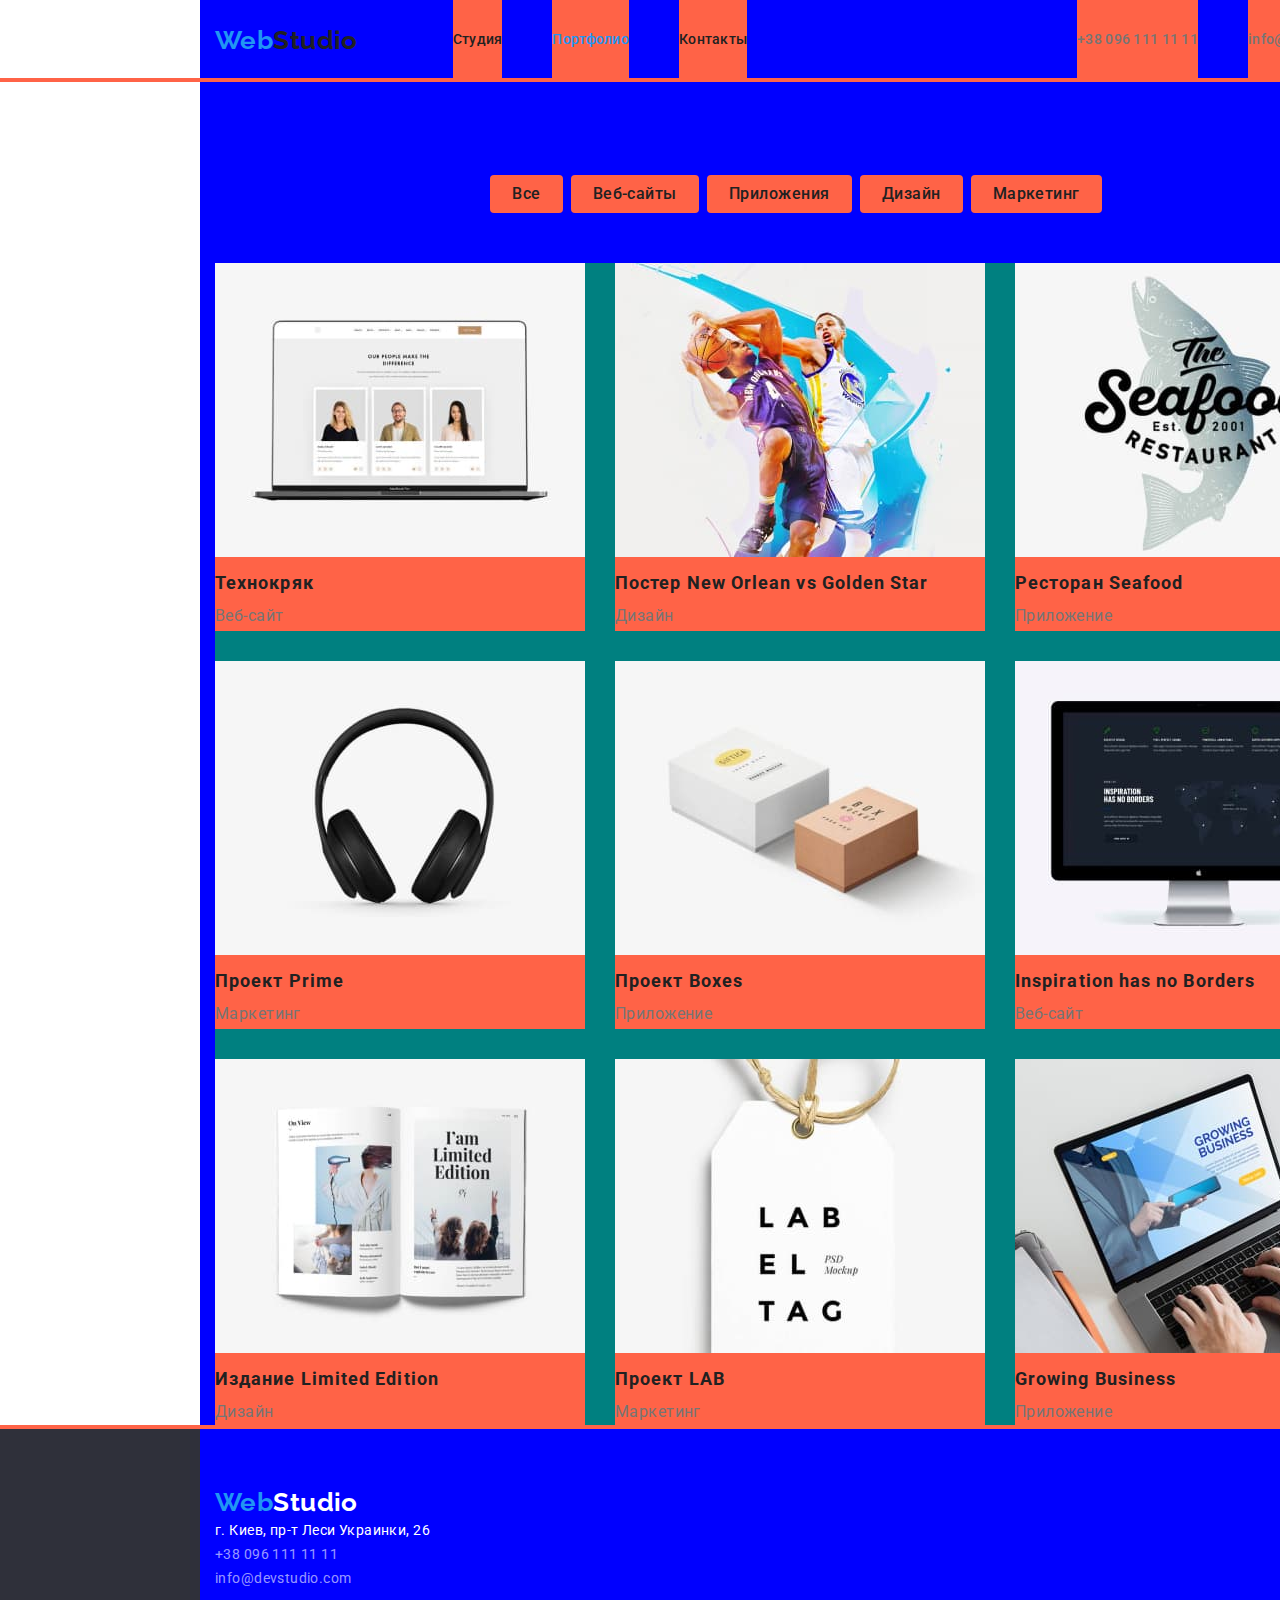
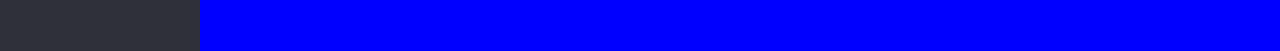
==== portfolio.html @ c4570692 "add flex box on footer" ====
<!DOCTYPE html>
<html lang="ru">
<head>
    <meta charset="UTF-8">
    <meta http-equiv="X-UA-Compatible" content="IE=edge">
    <meta name="viewport" content="width=device-width, initial-scale=1.0">
    <title>Портфолио</title>
    <link
        href="https://fonts.googleapis.com/css2?family=Raleway:wght@700&family=Roboto:ital,wght@0,400;0,500;1,700;1,900&display=swap"
        rel="stylesheet" />
    <link rel="stylesheet" href="https://cdnjs.cloudflare.com/ajax/libs/modern-normalize/0.7.0/modern-normalize.min.css">
    <link rel="stylesheet" href="./css/styles.css" />

<body>
    <!-- Шапка сайта -->
    <header>
    <div class="container">
        <div class="test-container main-nav">
            <nav class="main-nav">
                <a href="./index.html" class="logo">Web<span class="logo-black">Studio</span></a>
                <ul class="site-nav list">
                    <li class="item"><a href="./index.html" class="link">Студия</a></li>
                    <li class="item"><a href="" class="link curred">Портфолио</a></li>
                    <li class="item"><a href="" class="link">Контакты</a></li>
                </ul>
            </nav>
    
            <!-- Контакты -->
            <ul class="site-nav list">
                <li class="item contacts"><a href="tel:+380961111111" class="head-contact-link">+38 096 111 11 11</a></li>
                <li class="item contacts"><a href="mailto:info@devstudio.com"
                        class="head-contact-link">info@devstudio.com</a></li>
            </ul>
        </div>
    </div>
    </header>

    <!-- Уникальный контент -->
    
    <main>
    <div class="container">
        <div class="test-container">
        <section>
            <ul class="site-btn list">
                <li><button type="button" class="button-portfolio">Все</button></li>
                <li><button type="button" class="button-portfolio">Веб-сайты</button></li>
                <li><button type="button" class="button-portfolio">Приложения</button></li>
                <li><button type="button" class="button-portfolio">Дизайн</button></li>
                <li><button type="button" class="button-portfolio">Маркетинг</button></li>
            </ul>
        </div>
            <!-- Контент старницы -->
        <div class="test-container">
            <ul class="cards flex-contaiter">
                <li class="flex-element">
                    <a href="" class="cards-link"><img src="./images/img.jpg" width="370" height="294" alt="">
                    <h2 class="portfolio-name">Технокряк</h2>
                    <p class="portfolio-list">Веб-сайт</p></a>
                </li>
                <li class="flex-element">
                    <a href="" class="cards-link"><img src="./images/img1.jpg" width="370" height="294" alt="">
                    <h2 class="portfolio-name">Постер New Orlean vs Golden Star</h2>
                    <p class="portfolio-list">Дизайн</p></a>
                </li>
                <li class="flex-element">
                    <a href="" class="cards-link"><img src="./images/img2.jpg" width="370" height="294" alt="">
                    <h2 class="portfolio-name">Ресторан Seafood</h2>
                    <p class="portfolio-list">Приложение</p></a>
                </li>
                <li class="flex-element">
                    <a href="" class="cards-link"><img src="./images/img3.jpg" width="370" height="294" alt="">
                    <h2 class="portfolio-name">Проект Prime</h2>
                    <p class="portfolio-list">Маркетинг</p></a>
                </li>
                <li class="flex-element">
                    <a href="" class="cards-link"><img src="./images/img4.jpg" width="370" height="294" alt="">
                    <h2 class="portfolio-name">Проект Boxes</h2>
                    <p class="portfolio-list">Приложение</p></a>
                </li>
                <li class="flex-element">
                    <a href="" class="cards-link"><img src="./images/img5.jpg" width="370" height="294" alt="">
                    <h2 class="portfolio-name">Inspiration has no Borders</h2>
                    <p class="portfolio-list">Веб-сайт</p></a>
                </li>
                <li class="flex-element">
                    <a href="" class="cards-link"><img src="./images/img6.jpg" width="370" height="294" alt="">
                    <h2 class="portfolio-name">Издание Limited Edition</h2>
                    <p class="portfolio-list">Дизайн</p></a>
                </li>
                <li class="flex-element">
                    <a href="" class="cards-link"><img src="./images/img7.jpg" width="370" height="294" alt="">
                    <h2 class="portfolio-name">Проект LAB</h2>
                    <p class="portfolio-list">Маркетинг</p></a>
                </li>
                <li class="flex-element">
                    <a href="" class="cards-link"><img src="./images/img8.jpg" width="370" height="294" alt="">
                    <h2 class="portfolio-name"> Growing Business</h2>
                    <p class="portfolio-list">Приложение</p></a>
                </li>
            </ul>
        </div>
        </section>
    </div>
    </main>

    <!-- Подвал -->
    <footer class="footer-container">
        <div class="adrs-container">
        <a href="./index.html" class="logo ftr-item">Web<span class="logo-white">Studio</span></a>
    
        <address class="ftr-item">
            <ul class="list">
                <li><a href="https://goo.gl/maps/Q5THsui5SATpn1R8A" class="footer-link"> г. Киев, пр-т Леси Украинки, 26</a>
                </li>
                <li><a href="tel:+380961111111" class="footer-link-grey">+38 096 111 11 11</a></li>
                <li><a href="mailto:info@devstudio.com" class="footer-link-grey">info@devstudio.com</a></li>
            </ul>
        </address>
        </div>
    </footer>
</body>
</html>
---- css/styles.css ----
/* основной цвет #212121 */
/* вторичный цвет #757575 */
/* акцент #2196F3 */
/* основной цвет фона #fffff */
html {
  box-sizing: border-box;
}

*,
*::before,
*::after {
  box-sizing: inherit;
}

:root {
  --primary-text-color: #212121;
  --title-text-color: #757575;
  --accent-color: #2196f3;
  --primary-white-color: #ffffff;
}

body {
  background-color: var(--primary-white-color)
  color: var(--primary-text-color);
  font-family: Roboto, sans-serif; 
  letter-spacing: 0.03em;
  font-size: 14px;
  line-height: 1.71;
}

h1,
h2,
h3,
h4,
h5,
h6,
p,
ul {
  margin-top: 0px;
  margin-bottom: 0px;
}

.container {
  margin-left: auto;
  margin-right: auto;
  width: 1600px;
  padding-left: 20px;
  padding-right: 20px;
  outline: 2px solid tomato
}

/* Logo */
.logo {
  color: var(--accent-color);

  font-family: 'Raleway', sans-serif;
  font-weight: 700;
  font-size: 26px;
  line-height: 1.19;
  text-decoration: none;
}

.logo-black {
  color: var(--primary-text-color);
}

.logo-white {
  color: var(--primary-white-color);
}

.list, .feature-list, .cards {
  padding: 0;
  margin: 0;
  list-style: none;
}

/* навигация сайта */

button {
  font-family: inherit;
  border: 1px solid transparent;
}

/* Main nav */
.main-nav {
  display: flex;
  align-items: center;
  justify-content: space-between;
}

.site-nav {
  display: flex;
  margin-left: 95px;
}


.site-nav .item {
  background-color:tomato
}

/* .site-nav .item:not(:last-child) {
  margin-right: 50px;
} - более современный */

.site-nav .item + .item {
  margin-left: 50px;
}

.site-nav .link {
  display: block;
  padding-top: 32px;
  padding-bottom: 32px;

  color: var(--primary-text-color);
  
  cursor: pointer;
  font-weight: 500;
  font-size: 14px;
  line-height: 1.14;
  letter-spacing: 0.02em;
  text-decoration: none;
}

.site-nav .link:hover,
.site-nav .link:focus {
  color: var(--accent-color);
}

.site-nav .link.curred {
  color: var(--accent-color)
}

/* hero */

.hero {
  background-color: #2F303A;
  text-align: center;
}

.hero-title {
  margin-top: 0;
  margin-bottom: 30px;
  color: var(--primary-white-color);
  font-weight: 900;
  font-size: 44px;
  line-height: 1.36;
  letter-spacing: 0.06em;
}

.section {
}

.section.no-padding {
 padding-top: 0;
 padding-bottom: 0;
}

.section-title {
  margin: 0;
  color: var(--primary-text-color);
  font-weight: 700;
  font-size: 36px;
  line-height: 1.71;
  text-align: center;
}

.feature-title {
  color: var(--primary-text-color);
  margin: 0;
  font-size: 14px;
  line-height: 1.14;
  text-transform: uppercase;
}

/* Team */

.section-team {
  background-color: #F5F4FA;
}

.name {
  color: var(--primary-text-color);
  font-weight: 500;
  font-size: 16px;
  line-height: 1.19;
}

.proffesion {
  color: var(--title-text-color);
  font-size: 16px;
  line-height: 1.19;
}

/* Features */

.features-list .title {
  color: var(--title-text-color);
  font-size: 14px;
  line-height: 1.14;
}

.text {
  color: var(--title-text-color);
  font-size: 14px;
  line-height: 1.71;
}

.feature-list {
  color: var(--title-text-color);
  margin-top: 94px;
  font-size: 14px;
  line-height: 1.71;
  padding: 0;
}

.feature-list p {
  padding-top: 10px;
  padding-bottom: 0px;
}

.centered {
  text-align: center;
}

/* button */

.button.primary {
  color: var(--primary-white-color);
  background-color: var(--accent-color);
  font-style: normal;
  font-weight: 700;
  font-size: 16px;
  line-height: 1.88;
  letter-spacing: 0.06em;
  border: 10px;
  border-radius: 4px;
  padding: 10px 32px;
  min-width: 200px;
}

.button-portfolio {
  color: var(--primary-text-color);
  background-color: #F5F4FA;
  cursor: pointer;
  font-weight: 500;
  font-size: 16px;
  line-height: 1.62;
  letter-spacing: 0.03em;
  border: 10px;
  border-radius: 4px;
  padding: 6px 22px;
}

.button-portfolio:hover,
.button-portfolio:focus {
  color: var(--primary-white-color);
  background-color: var(--accent-color);
  filter: drop-shadow(0px 4px 4px rgba(0, 0, 0, 0.25));
}


.site-btn {
  justify-content: center;
  display: block;
  display: flex;
}

.site-btn .button-portfolio {
  display: block;
  background-color: tomato;
  margin-top: 95px;
  margin-right: 8px;
  margin-bottom: 50px;
}

/* .site-btn .button-portfolio + .button-portfolio {
  margin-left: 30px;
} */

/* .button-portfolio:last-child {
  margin-right: 0px;
} */


/* portfolio */

.cards-link {
  text-decoration: none;
  list-style: none;
}

.portfolio-name {
  color: var(--primary-text-color);

  font-size: 18px;
  line-height: 2;
  letter-spacing: 0.06em;
}

.portfolio-list {
  color: var(--title-text-color);

  font-size: 16px;
  line-height: 1.88;
}

footer {
  background-color: #2F303A;
}

.footer-link {
  color: #ffffff;
  font-style: normal;
  text-decoration: none;
}

.footer-link:focus,
.footer-link:hover {
  color: var(--accent-color);
}

.footer-link-grey {
  color:rgba(255, 255, 255, 0.6);
  
  font-style: normal;
  letter-spacing: 0.03em;
  font-size: 14px;
  line-height: 1.71;
  text-decoration: none;
}

.footer-link-grey:focus, 
.footer-link-grey:hover {
  color: var(--accent-color);
}

.ftr-item {
}

.head-contact-link:hover,
.head-contact-link:focus {
  color: var(--accent-color);
}

.head-contact-link {
  display: block;
  padding-top: 32px;
  padding-bottom: 32px;

  color:var(--title-text-color);

  text-decoration: none;
  font-weight: 500;
  font-size: 14px;
  line-height: 1.14;
  letter-spacing: 0.02em;
}

.test-container {
  background-color: blue;
  width: 1200px;
  padding-left: 15px;
  padding-right: 15px;
  margin-left: auto;
  margin-right: auto;
}

.adrs-container {
  background-color: blue;
  width: 1200px;
  padding: 60px 15px;
  margin-left: auto;
  margin-right: auto;
}

.footer-container {
  margin-left: auto;
  margin-right: auto;
  width: 1600px;
  padding-left: 20px;
  padding-right: 20px;
  outline: 2px solid tomato
}

.flex-contaiter {
  background-color: teal;
  display: flex;
  flex-wrap: wrap;
}

.flex-element {
  width: calc((100% - 60px) / 3);
  margin-right: 30px;
  margin-bottom: 30px;
  background-color: tomato;
}

.flex-element:nth-child(3n) {
  margin-right: 0;
}

.flex-element:nth-last-child(-n + 3) {
  margin-bottom: 0;

/* .flex-element {
  background-color:tomato;
  width: 370px;
  margin-right: 30px;
  margin-bottom: 30px;
}

.flex-element:nth-child(3n) {
  margin-right: 0;
}

.flex-element:nth-last-child(-n + 3) {
  margin-bottom: 0;
} - ЗНАЧЕНИЕ В ПИКСЕЛЯХ  */
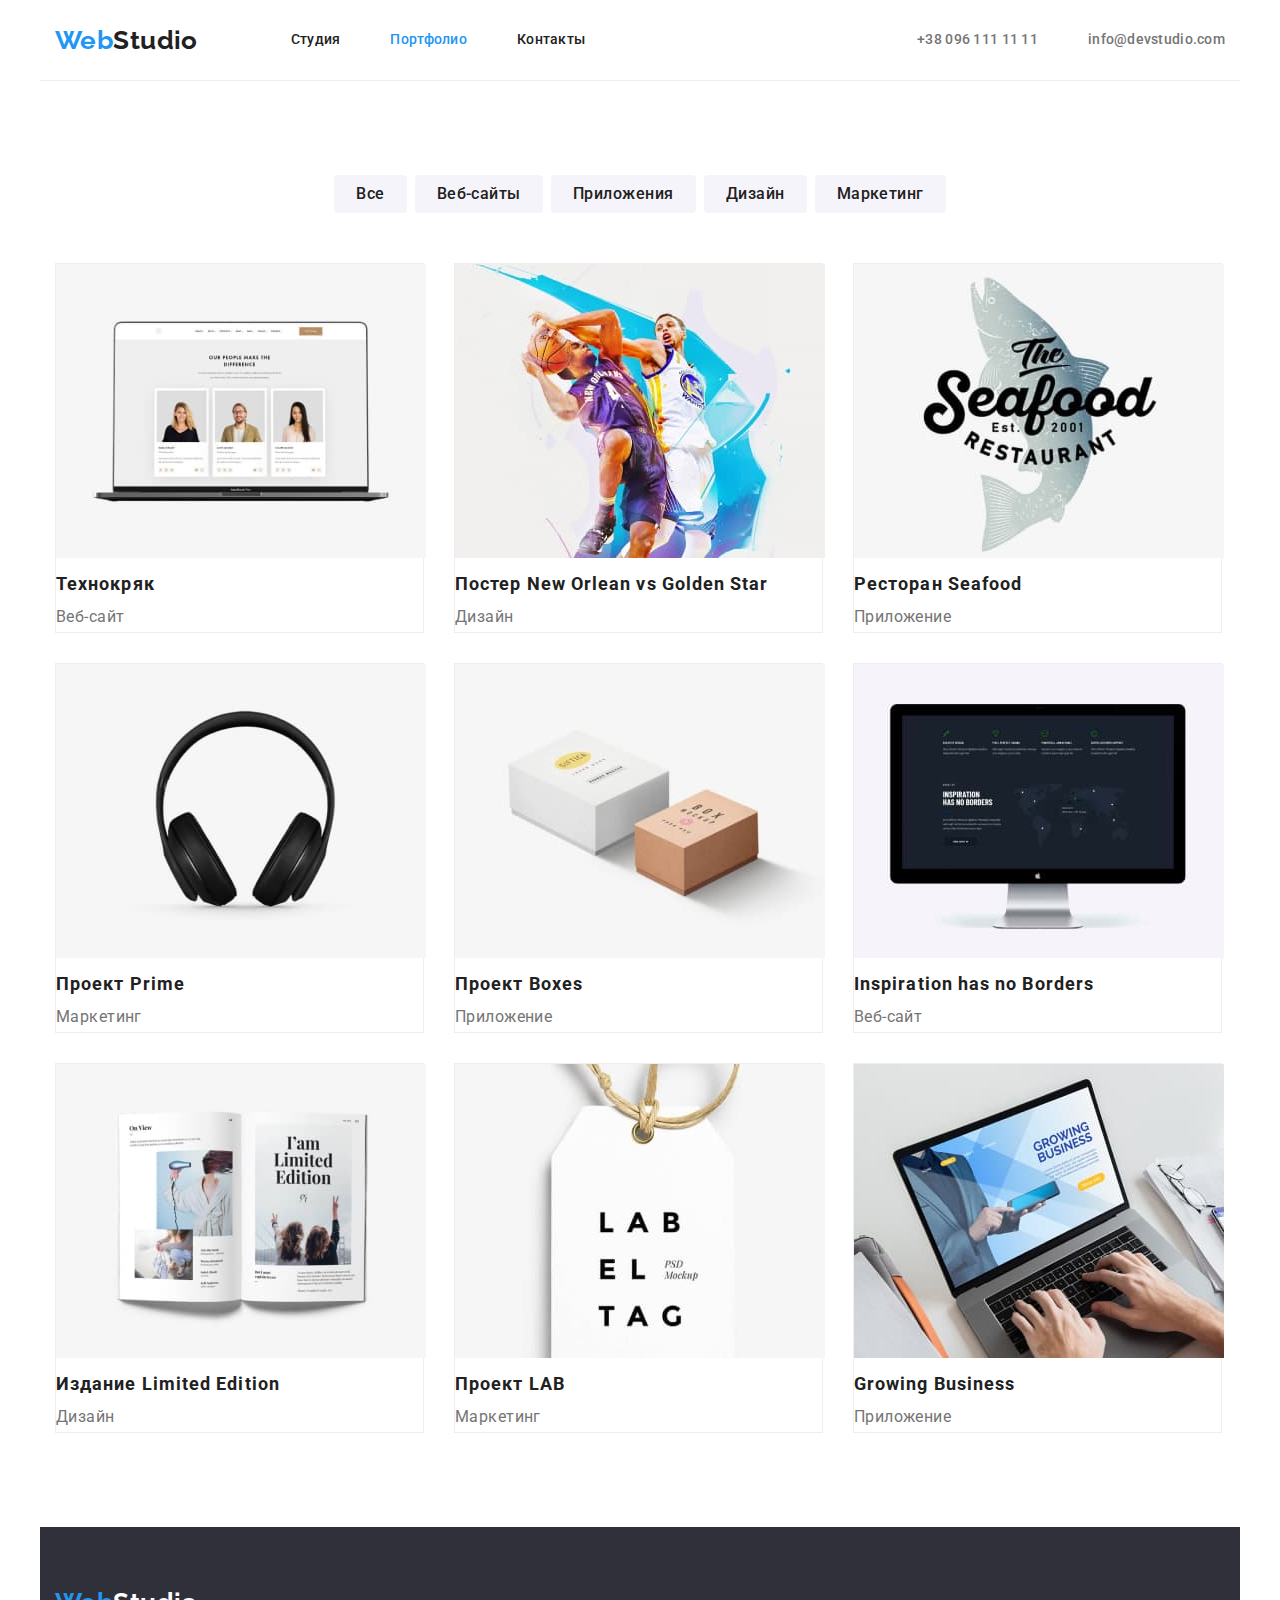
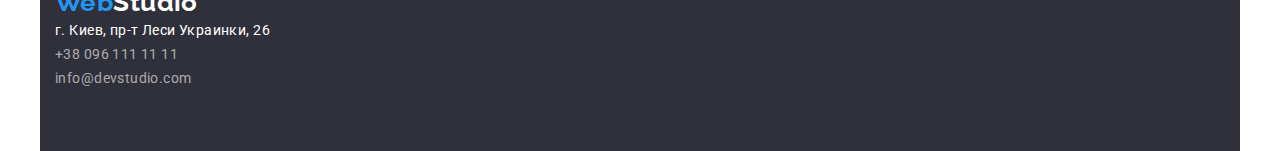
==== commit b7d3072e: "update logo and index.html" ====
--- a/portfolio.html
+++ b/portfolio.html
@@ -10,12 +10,12 @@
         rel="stylesheet" />
     <link rel="stylesheet" href="https://cdnjs.cloudflare.com/ajax/libs/modern-normalize/0.7.0/modern-normalize.min.css">
     <link rel="stylesheet" href="./css/styles.css" />
+</head>
 
 <body>
     <!-- Шапка сайта -->
     <header>
-    <div class="container">
-        <div class="test-container main-nav">
+        <div class="container-hdr main-nav">
             <nav class="main-nav">
                 <a href="./index.html" class="logo">Web<span class="logo-black">Studio</span></a>
                 <ul class="site-nav list">
@@ -26,96 +26,92 @@
             </nav>
     
             <!-- Контакты -->
-            <ul class="site-nav list">
+            <ul class="main-nav site-nav list">
                 <li class="item contacts"><a href="tel:+380961111111" class="head-contact-link">+38 096 111 11 11</a></li>
                 <li class="item contacts"><a href="mailto:info@devstudio.com"
                         class="head-contact-link">info@devstudio.com</a></li>
             </ul>
         </div>
-    </div>
     </header>
 
     <!-- Уникальный контент -->
     
     <main>
-    <div class="container">
-        <div class="test-container">
-        <section>
-            <ul class="site-btn list">
-                <li><button type="button" class="button-portfolio">Все</button></li>
-                <li><button type="button" class="button-portfolio">Веб-сайты</button></li>
-                <li><button type="button" class="button-portfolio">Приложения</button></li>
-                <li><button type="button" class="button-portfolio">Дизайн</button></li>
-                <li><button type="button" class="button-portfolio">Маркетинг</button></li>
-            </ul>
-        </div>
-            <!-- Контент старницы -->
-        <div class="test-container">
-            <ul class="cards flex-contaiter">
-                <li class="flex-element">
-                    <a href="" class="cards-link"><img src="./images/img.jpg" width="370" height="294" alt="">
-                    <h2 class="portfolio-name">Технокряк</h2>
-                    <p class="portfolio-list">Веб-сайт</p></a>
-                </li>
-                <li class="flex-element">
-                    <a href="" class="cards-link"><img src="./images/img1.jpg" width="370" height="294" alt="">
-                    <h2 class="portfolio-name">Постер New Orlean vs Golden Star</h2>
-                    <p class="portfolio-list">Дизайн</p></a>
-                </li>
-                <li class="flex-element">
-                    <a href="" class="cards-link"><img src="./images/img2.jpg" width="370" height="294" alt="">
-                    <h2 class="portfolio-name">Ресторан Seafood</h2>
-                    <p class="portfolio-list">Приложение</p></a>
-                </li>
-                <li class="flex-element">
-                    <a href="" class="cards-link"><img src="./images/img3.jpg" width="370" height="294" alt="">
-                    <h2 class="portfolio-name">Проект Prime</h2>
-                    <p class="portfolio-list">Маркетинг</p></a>
-                </li>
-                <li class="flex-element">
-                    <a href="" class="cards-link"><img src="./images/img4.jpg" width="370" height="294" alt="">
-                    <h2 class="portfolio-name">Проект Boxes</h2>
-                    <p class="portfolio-list">Приложение</p></a>
-                </li>
-                <li class="flex-element">
-                    <a href="" class="cards-link"><img src="./images/img5.jpg" width="370" height="294" alt="">
-                    <h2 class="portfolio-name">Inspiration has no Borders</h2>
-                    <p class="portfolio-list">Веб-сайт</p></a>
-                </li>
-                <li class="flex-element">
-                    <a href="" class="cards-link"><img src="./images/img6.jpg" width="370" height="294" alt="">
-                    <h2 class="portfolio-name">Издание Limited Edition</h2>
-                    <p class="portfolio-list">Дизайн</p></a>
-                </li>
-                <li class="flex-element">
-                    <a href="" class="cards-link"><img src="./images/img7.jpg" width="370" height="294" alt="">
-                    <h2 class="portfolio-name">Проект LAB</h2>
-                    <p class="portfolio-list">Маркетинг</p></a>
-                </li>
-                <li class="flex-element">
-                    <a href="" class="cards-link"><img src="./images/img8.jpg" width="370" height="294" alt="">
-                    <h2 class="portfolio-name"> Growing Business</h2>
-                    <p class="portfolio-list">Приложение</p></a>
-                </li>
-            </ul>
-        </div>
+        <section class="section">
+            <div class="container">
+                    <ul class="site-btn list">
+                        <li class="btn-item"><button type="button" class="button-portfolio">Все</button></li>
+                        <li class="btn-item"><button type="button" class="button-portfolio">Веб-сайты</button></li>
+                        <li class="btn-item"><button type="button" class="button-portfolio">Приложения</button></li>
+                        <li class="btn-item"><button type="button" class="button-portfolio">Дизайн</button></li>
+                        <li class="btn-item"><button type="button" class="button-portfolio">Маркетинг</button></li>
+                    </ul>
+
+                <!-- Контент старницы -->
+                <ul class="cards flex-contaiter">
+                    <li class="flex-element">
+                        <a href="" class="cards-link"><img src="./images/img.jpg" width="370" height="294" alt="">
+                        <h2 class="portfolio-name">Технокряк</h2>
+                        <p class="portfolio-list">Веб-сайт</p></a>
+                    </li>
+                    <li class="flex-element">
+                        <a href="" class="cards-link"><img src="./images/img1.jpg" width="370" height="294" alt="">
+                        <h2 class="portfolio-name">Постер New Orlean vs Golden Star</h2>
+                        <p class="portfolio-list">Дизайн</p></a>
+                    </li>
+                    <li class="flex-element">
+                        <a href="" class="cards-link"><img src="./images/img2.jpg" width="370" height="294" alt="">
+                        <h2 class="portfolio-name">Ресторан Seafood</h2>
+                        <p class="portfolio-list">Приложение</p></a>
+                    </li>
+                    <li class="flex-element">
+                        <a href="" class="cards-link"><img src="./images/img3.jpg" width="370" height="294" alt="">
+                        <h2 class="portfolio-name">Проект Prime</h2>
+                        <p class="portfolio-list">Маркетинг</p></a>
+                    </li>
+                    <li class="flex-element">
+                        <a href="" class="cards-link"><img src="./images/img4.jpg" width="370" height="294" alt="">
+                        <h2 class="portfolio-name">Проект Boxes</h2>
+                        <p class="portfolio-list">Приложение</p></a>
+                    </li>
+                    <li class="flex-element">
+                        <a href="" class="cards-link"><img src="./images/img5.jpg" width="370" height="294" alt="">
+                        <h2 class="portfolio-name">Inspiration has no Borders</h2>
+                        <p class="portfolio-list">Веб-сайт</p></a>
+                    </li>
+                    <li class="flex-element">
+                        <a href="" class="cards-link"><img src="./images/img6.jpg" width="370" height="294" alt="">
+                        <h2 class="portfolio-name">Издание Limited Edition</h2>
+                        <p class="portfolio-list">Дизайн</p></a>
+                    </li>
+                    <li class="flex-element">
+                        <a href="" class="cards-link"><img src="./images/img7.jpg" width="370" height="294" alt="">
+                        <h2 class="portfolio-name">Проект LAB</h2>
+                        <p class="portfolio-list">Маркетинг</p></a>
+                    </li>
+                    <li class="flex-element">
+                        <a href="" class="cards-link"><img src="./images/img8.jpg" width="370" height="294" alt="">
+                        <h2 class="portfolio-name"> Growing Business</h2>
+                        <p class="portfolio-list">Приложение</p></a>
+                    </li>
+                </ul>
+            </div>
         </section>
-    </div>
     </main>
 
     <!-- Подвал -->
-    <footer class="footer-container">
-        <div class="adrs-container">
-        <a href="./index.html" class="logo ftr-item">Web<span class="logo-white">Studio</span></a>
-    
-        <address class="ftr-item">
-            <ul class="list">
-                <li><a href="https://goo.gl/maps/Q5THsui5SATpn1R8A" class="footer-link"> г. Киев, пр-т Леси Украинки, 26</a>
-                </li>
-                <li><a href="tel:+380961111111" class="footer-link-grey">+38 096 111 11 11</a></li>
-                <li><a href="mailto:info@devstudio.com" class="footer-link-grey">info@devstudio.com</a></li>
-            </ul>
-        </address>
+    <footer>
+        <div class="container-ftr">
+            <a href="./index.html" class="logo ftr-item">Web<span class="logo-white">Studio</span></a>
+        
+            <address class="ftr-item">
+                <ul class="list">
+                    <li><a href="https://goo.gl/maps/Q5THsui5SATpn1R8A" class="footer-link"> г. Киев, пр-т Леси Украинки, 26</a>
+                    </li>
+                    <li><a href="tel:+380961111111" class="footer-link-grey">+38 096 111 11 11</a></li>
+                    <li><a href="mailto:info@devstudio.com" class="footer-link-grey">info@devstudio.com</a></li>
+                </ul>
+            </address>
         </div>
     </footer>
 </body>
--- a/css/styles.css
+++ b/css/styles.css
@@ -36,21 +36,71 @@
 h6,
 p,
 ul {
-  margin-top: 0px;
-  margin-bottom: 0px;
-}
-
+  margin: 0;
+  padding: 0;
+}
+
+.section {
+  margin-top: 94px;
+  margin-bottom: 94px;
+}
+
+/* Контейнеры */
 .container {
   margin-left: auto;
   margin-right: auto;
-  width: 1600px;
-  padding-left: 20px;
-  padding-right: 20px;
-  outline: 2px solid tomato
+  width: 1200px;
+  padding-left: 15px;
+  padding-right: 15px;
+  /* background-color: teal;
+  outline: 2px solid tomato; */
+}
+
+.container-hdr {
+  margin-left: auto;
+  margin-right: auto;
+  width: 1200px;
+  padding-left: 15px;
+  padding-right: 15px;
+  /* background-color: teal;
+  outline: 2px solid tomato; */
+  border-bottom: 1px solid #EEEEEE;
+}
+
+.container-team {
+  margin-left: auto;
+  margin-right: auto;
+  width: 1200px;
+  padding-left: 15px;
+  padding-right: 15px;
+  background-color: #F5F4FA;
+}
+
+
+.container-btn {
+  margin-left: auto;
+  margin-right: auto;
+  width: 1200px;
+  padding-left: 15px;
+  padding-right: 15px;
+  /* outline: 2px solid tomato */
+}
+
+.container-ftr {
+  padding-top: 60px;
+  padding-bottom: 60px;
+  margin-left: auto;
+  margin-right: auto;
+  width: 1200px;
+  padding-left: 15px;
+  padding-right: 15px;
+  background-color: #2F303A;
+  /* outline: 2px solid tomato */
 }
 
 /* Logo */
 .logo {
+  margin-right: 93px;;
   color: var(--accent-color);
 
   font-family: 'Raleway', sans-serif;
@@ -69,16 +119,29 @@
 }
 
 .list, .feature-list, .cards {
-  padding: 0;
-  margin: 0;
   list-style: none;
+}
+
+.about-company-list, .about-comand-list {
+  display: flex;
+  align-items: center;
+  justify-content: center;
+  list-style: none;
+  padding: 0px;
+}
+
+.about-company-list .about-company-list-item + .about-company-list-item {
+  margin-left: 30px;
+}
+
+.about-comand-list .about-comand-list-item+.about-comand-list-item {
+  margin-left: 30px;
 }
 
 /* навигация сайта */
 
 button {
   font-family: inherit;
-  border: 1px solid transparent;
 }
 
 /* Main nav */
@@ -90,13 +153,12 @@
 
 .site-nav {
   display: flex;
-  margin-left: 95px;
-}
-
-
-.site-nav .item {
+}
+
+
+/* .site-nav .item {
   background-color:tomato
-}
+} */
 
 /* .site-nav .item:not(:last-child) {
   margin-right: 50px;
@@ -147,8 +209,6 @@
   letter-spacing: 0.06em;
 }
 
-.section {
-}
 
 .section.no-padding {
  padding-top: 0;
@@ -156,7 +216,8 @@
 }
 
 .section-title {
-  margin: 0;
+  padding-bottom: 50px;
+  padding-top: 0px;
   color: var(--primary-text-color);
   font-weight: 700;
   font-size: 36px;
@@ -175,7 +236,8 @@
 /* Team */
 
 .section-team {
-  background-color: #F5F4FA;
+  padding-top: 94px;
+  padding-bottom: 94px;
 }
 
 .name {
@@ -206,8 +268,10 @@
 }
 
 .feature-list {
+  display: flex;
+  align-items: center;
+  justify-content: center;
   color: var(--title-text-color);
-  margin-top: 94px;
   font-size: 14px;
   line-height: 1.71;
   padding: 0;
@@ -260,26 +324,31 @@
 
 
 .site-btn {
+  display: flex;
+  align-items: center;
   justify-content: center;
-  display: block;
-  display: flex;
+  
 }
 
 .site-btn .button-portfolio {
   display: block;
-  background-color: tomato;
-  margin-top: 95px;
-  margin-right: 8px;
   margin-bottom: 50px;
 }
 
-/* .site-btn .button-portfolio + .button-portfolio {
-  margin-left: 30px;
-} */
-
-/* .button-portfolio:last-child {
+.site-btn.list .btn-item + .btn-item {
+  margin-left: 8px;
+}
+
+/* .site-btn .button-portfolio:last-child {
   margin-right: 0px;
 } */
+
+
+/* .site-btn .button-portfolio + .button-portfolio {
+  margin-right: 8px;
+} */
+
+
 
 
 /* portfolio */
@@ -302,10 +371,6 @@
 
   font-size: 16px;
   line-height: 1.88;
-}
-
-footer {
-  background-color: #2F303A;
 }
 
 .footer-link {
@@ -334,9 +399,6 @@
   color: var(--accent-color);
 }
 
-.ftr-item {
-}
-
 .head-contact-link:hover,
 .head-contact-link:focus {
   color: var(--accent-color);
@@ -356,43 +418,17 @@
   letter-spacing: 0.02em;
 }
 
-.test-container {
-  background-color: blue;
-  width: 1200px;
-  padding-left: 15px;
-  padding-right: 15px;
-  margin-left: auto;
-  margin-right: auto;
-}
-
-.adrs-container {
-  background-color: blue;
-  width: 1200px;
-  padding: 60px 15px;
-  margin-left: auto;
-  margin-right: auto;
-}
-
-.footer-container {
-  margin-left: auto;
-  margin-right: auto;
-  width: 1600px;
-  padding-left: 20px;
-  padding-right: 20px;
-  outline: 2px solid tomato
-}
-
 .flex-contaiter {
-  background-color: teal;
+  padding: 0;
   display: flex;
   flex-wrap: wrap;
 }
 
 .flex-element {
-  width: calc((100% - 60px) / 3);
+  width: calc((100% - 63px) / 3);
+  border: 1px solid #EEEEEE;
   margin-right: 30px;
   margin-bottom: 30px;
-  background-color: tomato;
 }
 
 .flex-element:nth-child(3n) {
@@ -401,6 +437,7 @@
 
 .flex-element:nth-last-child(-n + 3) {
   margin-bottom: 0;
+}
 
 /* .flex-element {
   background-color:tomato;
@@ -415,4 +452,13 @@
 
 .flex-element:nth-last-child(-n + 3) {
   margin-bottom: 0;
-} - ЗНАЧЕНИЕ В ПИКСЕЛЯХ  */+} - ЗНАЧЕНИЕ В ПИКСЕЛЯХ  */
+
+.flex-elemet-studio {
+  width: calc((100% - 90px) / 4);
+  /* background-color: tomato; */
+}
+
+.feature-list .flex-elemet-studio + .flex-elemet-studio {
+  margin-left: 30px;
+}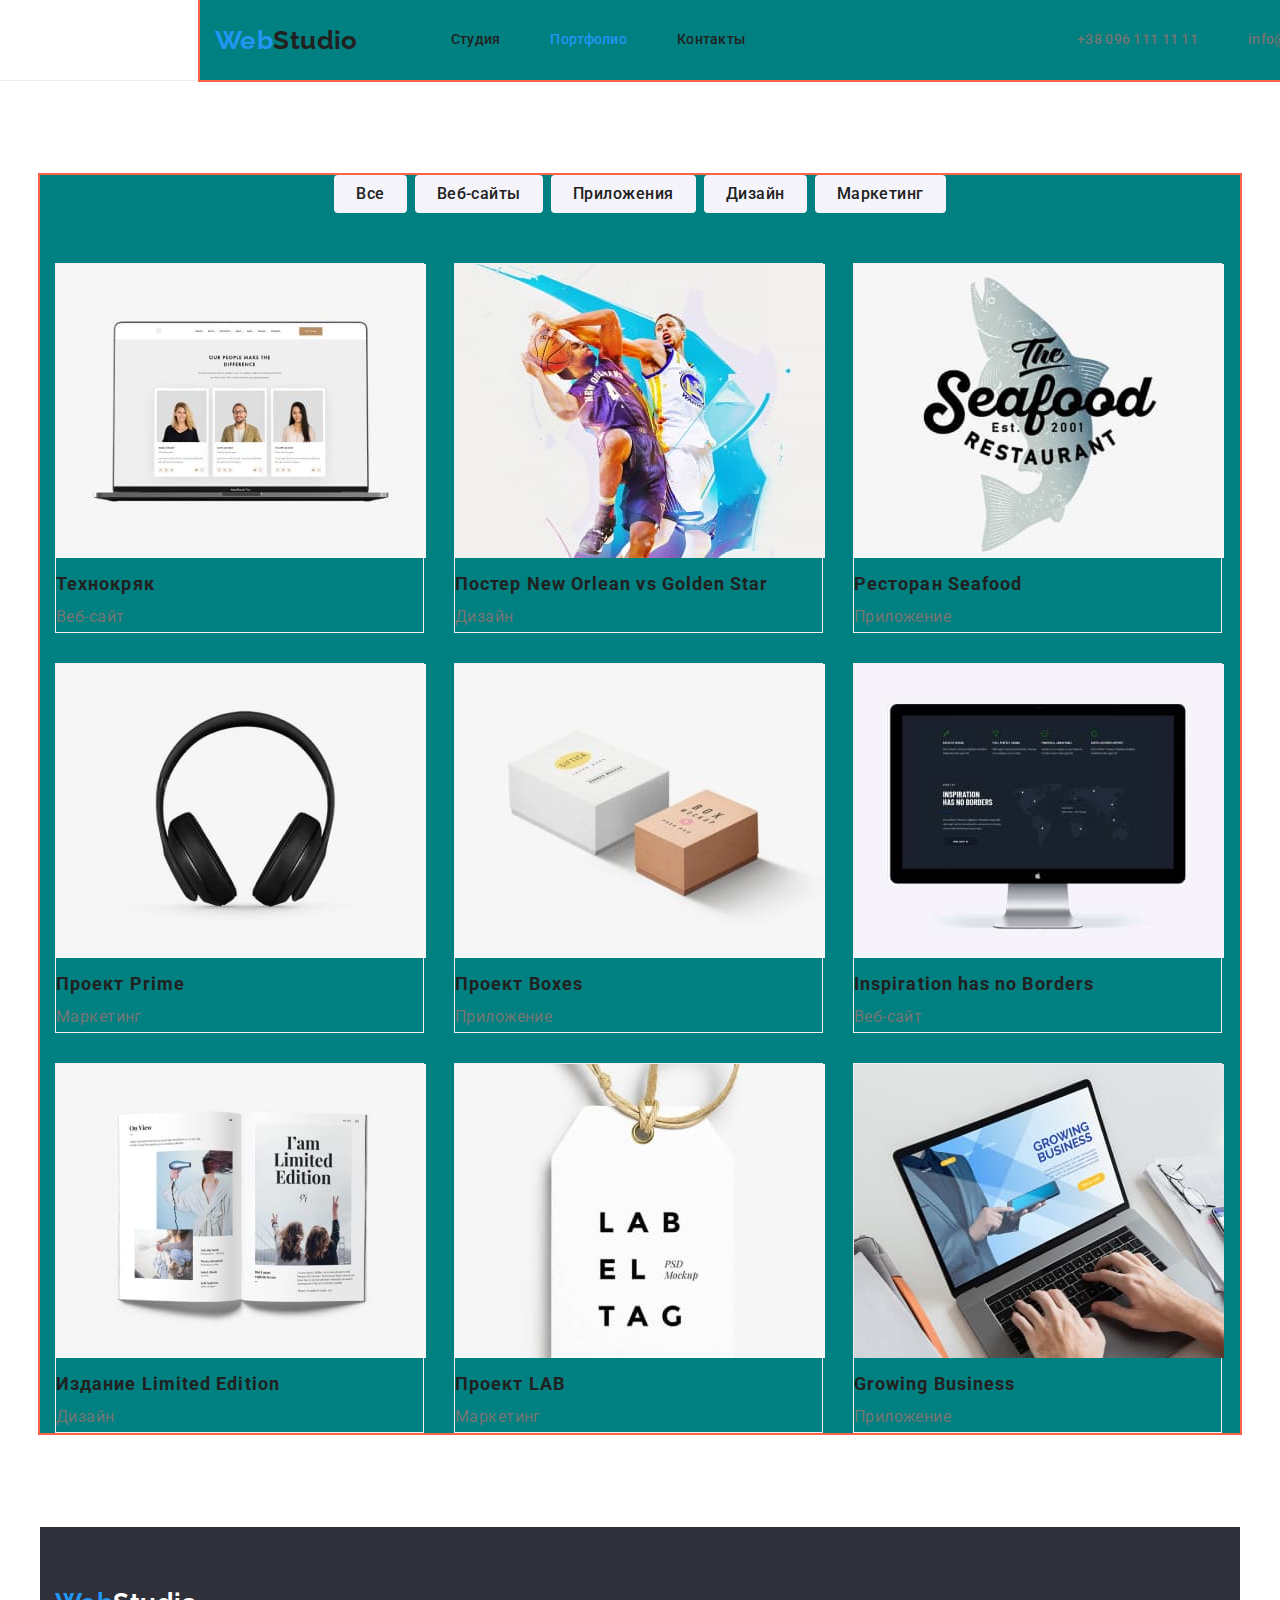
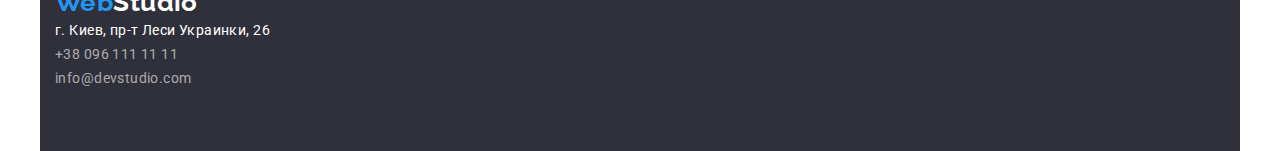
==== commit cd7a6f3c: "added reset styles h1-h6, p, ul, a. Change boarder on header" ====
--- a/portfolio.html
+++ b/portfolio.html
@@ -15,7 +15,7 @@
 <body>
     <!-- Шапка сайта -->
     <header>
-        <div class="container-hdr main-nav">
+        <div class="container main-nav">
             <nav class="main-nav">
                 <a href="./index.html" class="logo">Web<span class="logo-black">Studio</span></a>
                 <ul class="site-nav list">
--- a/css/styles.css
+++ b/css/styles.css
@@ -20,12 +20,24 @@
 }
 
 body {
-  background-color: var(--primary-white-color)
+  background-color: var(--primary-white-color);
   color: var(--primary-text-color);
   font-family: Roboto, sans-serif; 
   letter-spacing: 0.03em;
   font-size: 14px;
   line-height: 1.71;
+}
+
+/* Reset */
+
+a {
+  text-decoration: none;
+}
+
+ul {
+  list-style-type: none;
+  margin: 0;
+  padding: 0;
 }
 
 h1,
@@ -34,10 +46,8 @@
 h4,
 h5,
 h6,
-p,
-ul {
+p {
   margin: 0;
-  padding: 0;
 }
 
 .section {
@@ -52,18 +62,14 @@
   width: 1200px;
   padding-left: 15px;
   padding-right: 15px;
-  /* background-color: teal;
-  outline: 2px solid tomato; */
-}
-
-.container-hdr {
+  background-color: teal;
+  outline: 2px solid tomato;
+}
+
+header {
   margin-left: auto;
   margin-right: auto;
-  width: 1200px;
-  padding-left: 15px;
-  padding-right: 15px;
-  /* background-color: teal;
-  outline: 2px solid tomato; */
+  width: 1600px;
   border-bottom: 1px solid #EEEEEE;
 }
 
@@ -138,6 +144,7 @@
   margin-left: 30px;
 }
 
+
 /* навигация сайта */
 
 button {
@@ -241,6 +248,8 @@
 }
 
 .name {
+  padding-top: 30px;
+  text-align: center;
   color: var(--primary-text-color);
   font-weight: 500;
   font-size: 16px;
@@ -248,6 +257,8 @@
 }
 
 .proffesion {
+  padding-bottom: 30px;
+  text-align: center;
   color: var(--title-text-color);
   font-size: 16px;
   line-height: 1.19;
@@ -461,4 +472,13 @@
 
 .feature-list .flex-elemet-studio + .flex-elemet-studio {
   margin-left: 30px;
+}
+
+.team-card {
+  background-color: #ffffff;
+  border: 1px solid #EEEEEE;
+  border-bottom-left-radius: 4px;
+  border-bottom-right-radius: 4px;
+  
+  filter: drop-shadow(0px 2px 1px rgba(0, 0, 0, 0.25));
 }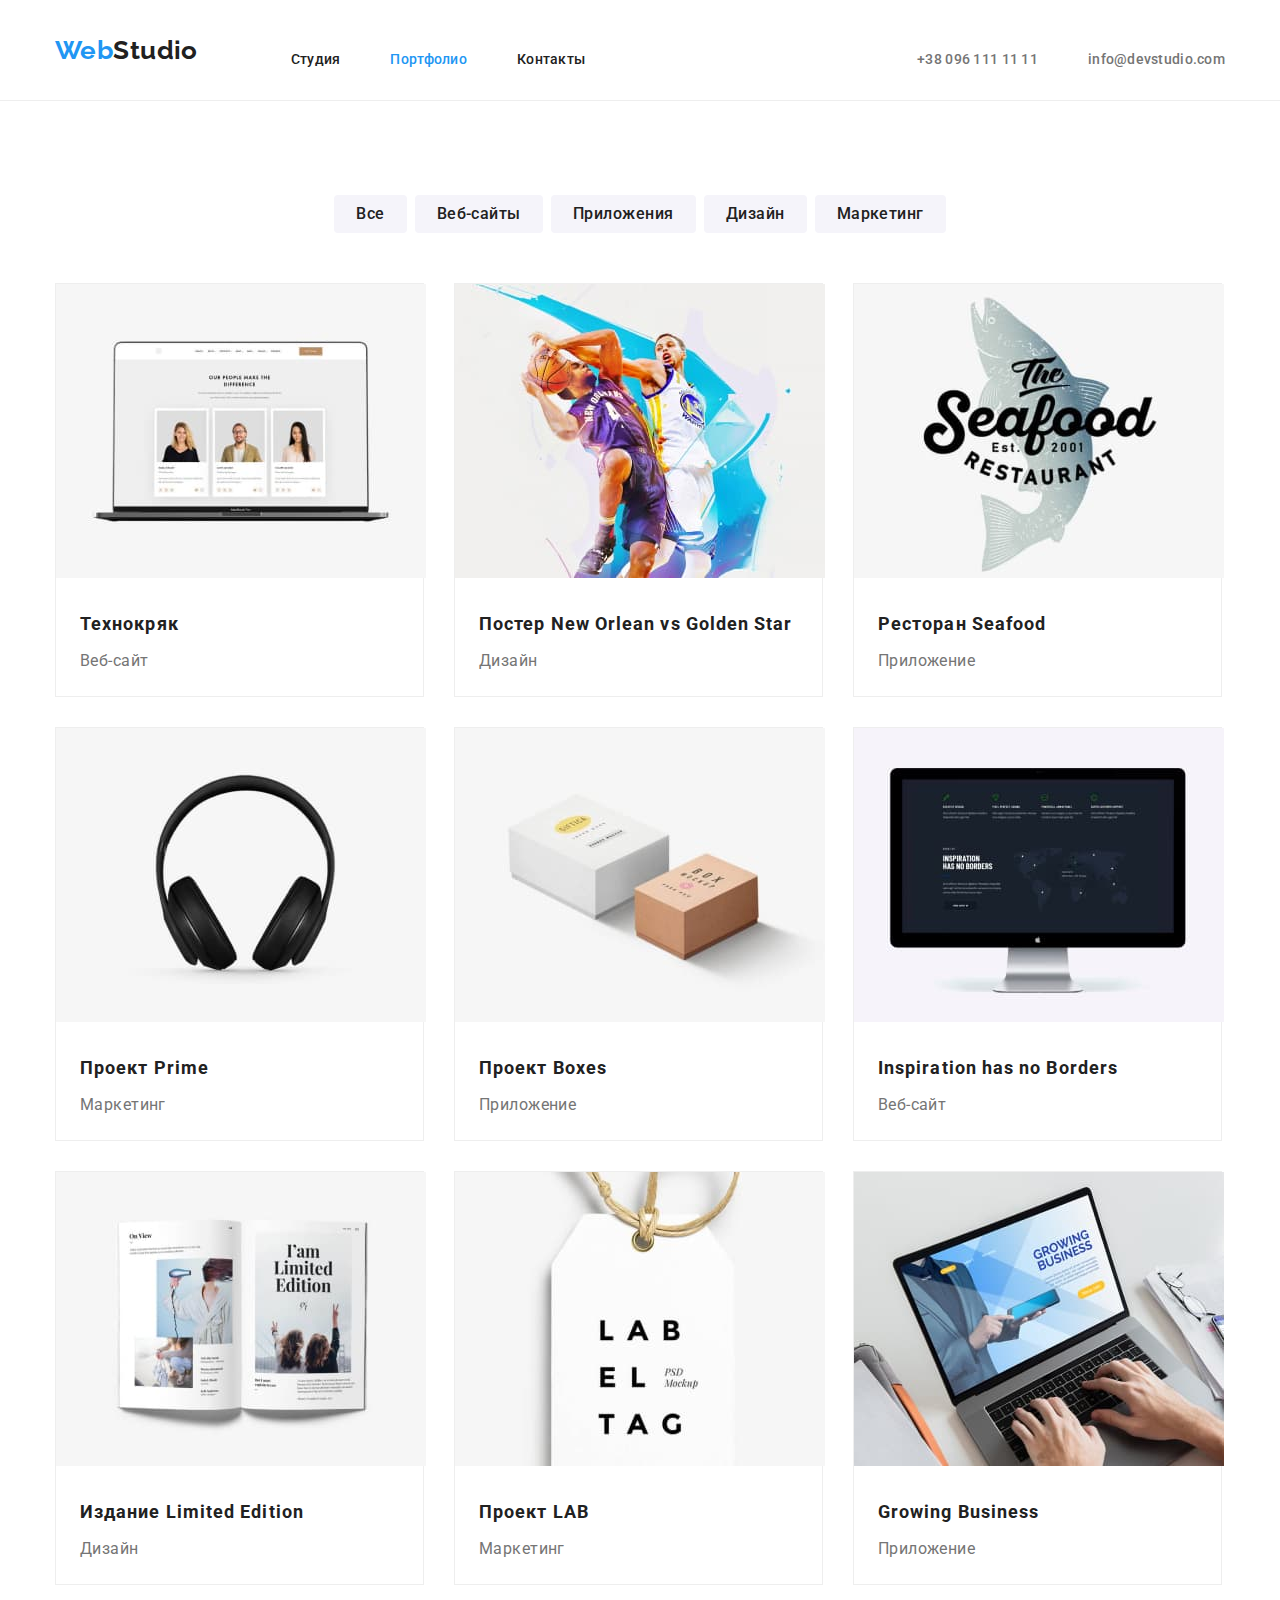
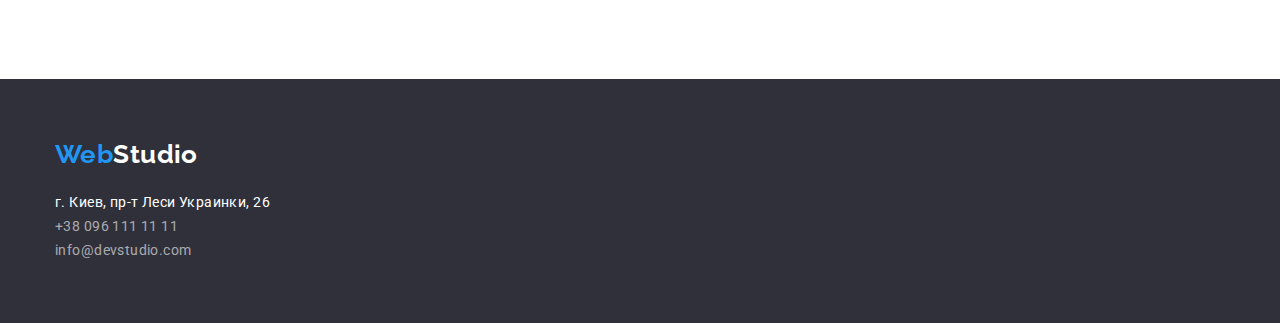
==== commit de03f257: "change text in porfolio in cards" ====
--- a/portfolio.html
+++ b/portfolio.html
@@ -101,10 +101,10 @@
 
     <!-- Подвал -->
     <footer>
-        <div class="container-ftr">
-            <a href="./index.html" class="logo ftr-item">Web<span class="logo-white">Studio</span></a>
-        
-            <address class="ftr-item">
+        <div class="container">
+            <a href="./index.html" class="logo">Web<span class="logo-white">Studio</span></a>
+    
+            <address>
                 <ul class="list">
                     <li><a href="https://goo.gl/maps/Q5THsui5SATpn1R8A" class="footer-link"> г. Киев, пр-т Леси Украинки, 26</a>
                     </li>
--- a/css/styles.css
+++ b/css/styles.css
@@ -50,6 +50,56 @@
   margin: 0;
 }
 
+/* Head */
+
+
+header {
+  margin-left: auto;
+  margin-right: auto;
+  max-width: 1600px;
+  border-bottom: 1px solid #EEEEEE;
+}
+
+.head-contact-link:hover,
+.head-contact-link:focus {
+  color: var(--accent-color);
+}
+
+.head-contact-link {
+  display: block;
+  padding-top: 32px;
+  padding-bottom: 32px;
+
+  color:var(--title-text-color);
+
+  text-decoration: none;
+  font-weight: 500;
+  font-size: 14px;
+  line-height: 1.14;
+  letter-spacing: 0.02em;
+}
+
+/* Logo */
+
+.logo {
+  margin-right: 93px;;
+  color: var(--accent-color);
+
+  font-family: 'Raleway', sans-serif;
+  font-weight: 700;
+  font-size: 26px;
+  line-height: 1.19;
+  text-decoration: none;
+}
+
+.logo-black {
+  color: var(--primary-text-color);
+}
+
+.logo-white {
+  color: var(--primary-white-color);
+}
+
 .section {
   margin-top: 94px;
   margin-bottom: 94px;
@@ -62,66 +112,8 @@
   width: 1200px;
   padding-left: 15px;
   padding-right: 15px;
-  background-color: teal;
-  outline: 2px solid tomato;
-}
-
-header {
-  margin-left: auto;
-  margin-right: auto;
-  width: 1600px;
-  border-bottom: 1px solid #EEEEEE;
-}
-
-.container-team {
-  margin-left: auto;
-  margin-right: auto;
-  width: 1200px;
-  padding-left: 15px;
-  padding-right: 15px;
-  background-color: #F5F4FA;
-}
-
-
-.container-btn {
-  margin-left: auto;
-  margin-right: auto;
-  width: 1200px;
-  padding-left: 15px;
-  padding-right: 15px;
-  /* outline: 2px solid tomato */
-}
-
-.container-ftr {
-  padding-top: 60px;
-  padding-bottom: 60px;
-  margin-left: auto;
-  margin-right: auto;
-  width: 1200px;
-  padding-left: 15px;
-  padding-right: 15px;
-  background-color: #2F303A;
-  /* outline: 2px solid tomato */
-}
-
-/* Logo */
-.logo {
-  margin-right: 93px;;
-  color: var(--accent-color);
-
-  font-family: 'Raleway', sans-serif;
-  font-weight: 700;
-  font-size: 26px;
-  line-height: 1.19;
-  text-decoration: none;
-}
-
-.logo-black {
-  color: var(--primary-text-color);
-}
-
-.logo-white {
-  color: var(--primary-white-color);
+  /* background-color: teal;
+  outline: 2px solid tomato; */
 }
 
 .list, .feature-list, .cards {
@@ -202,6 +194,11 @@
 /* hero */
 
 .hero {
+  padding-top: 200px;
+  padding-bottom: 200px;
+  margin-left: auto;
+  margin-right: auto;
+  max-width: 1600px;
   background-color: #2F303A;
   text-align: center;
 }
@@ -243,6 +240,10 @@
 /* Team */
 
 .section-team {
+  margin-left: auto;
+  margin-right: auto;
+  max-width: 1600px;
+  background-color: #F5F4FA;
   padding-top: 94px;
   padding-bottom: 94px;
 }
@@ -370,6 +371,7 @@
 }
 
 .portfolio-name {
+  margin: 20px 24px 4px;
   color: var(--primary-text-color);
 
   font-size: 18px;
@@ -378,10 +380,26 @@
 }
 
 .portfolio-list {
+  margin: 0px 24px 20px;
   color: var(--title-text-color);
 
   font-size: 16px;
   line-height: 1.88;
+}
+
+/* Footer */
+
+footer {
+  margin-left: auto;
+  margin-right: auto;
+  max-width: 1600px;
+  background-color: #2F303A;
+  padding-top: 60px;
+  padding-bottom: 60px;
+}
+
+.list {
+  margin-top: 20px;
 }
 
 .footer-link {
@@ -408,25 +426,6 @@
 .footer-link-grey:focus, 
 .footer-link-grey:hover {
   color: var(--accent-color);
-}
-
-.head-contact-link:hover,
-.head-contact-link:focus {
-  color: var(--accent-color);
-}
-
-.head-contact-link {
-  display: block;
-  padding-top: 32px;
-  padding-bottom: 32px;
-
-  color:var(--title-text-color);
-
-  text-decoration: none;
-  font-weight: 500;
-  font-size: 14px;
-  line-height: 1.14;
-  letter-spacing: 0.02em;
 }
 
 .flex-contaiter {
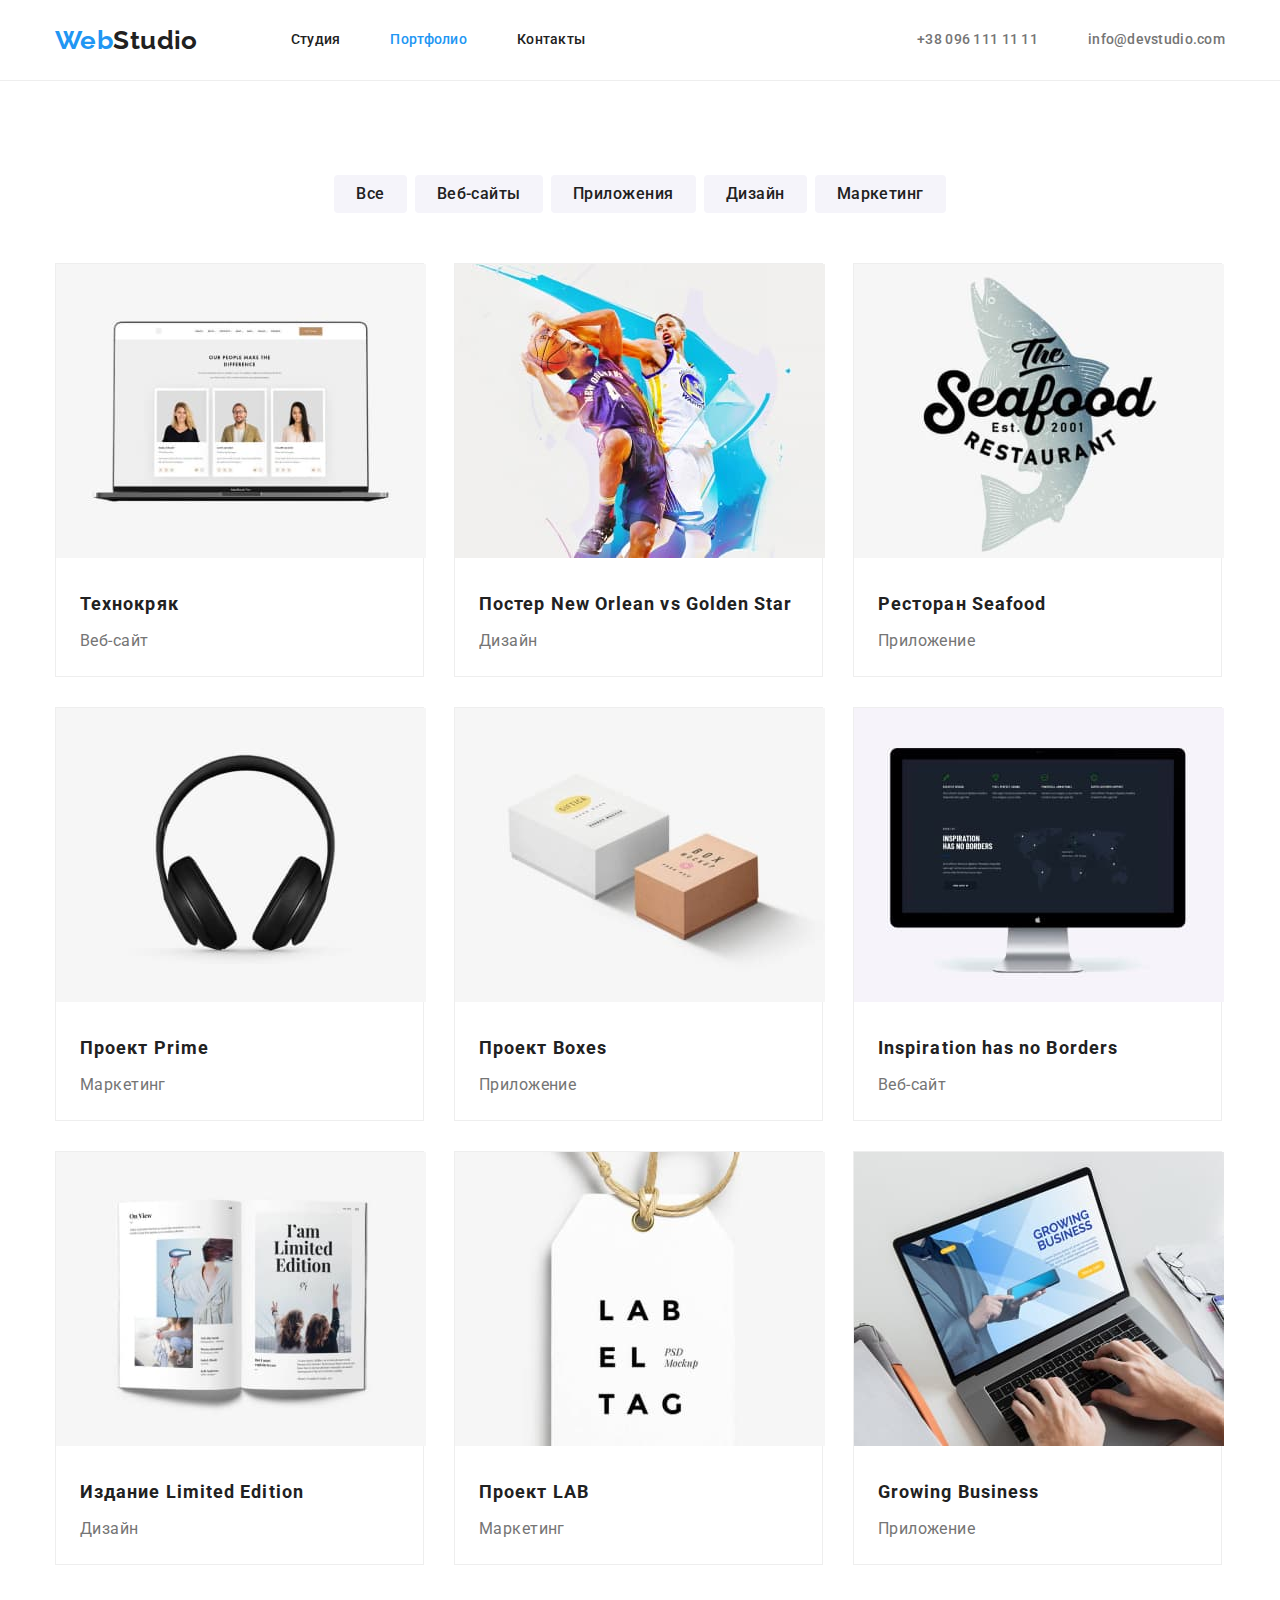
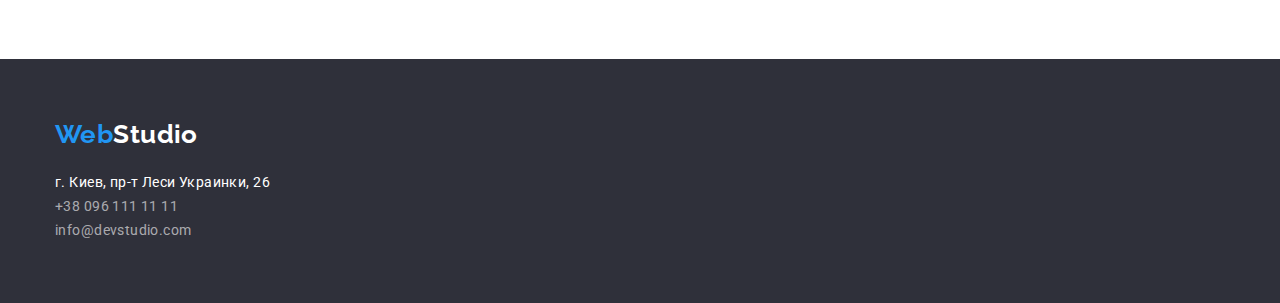
==== commit e5b62906: "added modern-normalize" ====
--- a/portfolio.html
+++ b/portfolio.html
@@ -8,7 +8,7 @@
     <link
         href="https://fonts.googleapis.com/css2?family=Raleway:wght@700&family=Roboto:ital,wght@0,400;0,500;1,700;1,900&display=swap"
         rel="stylesheet" />
-    <link rel="stylesheet" href="https://cdnjs.cloudflare.com/ajax/libs/modern-normalize/0.7.0/modern-normalize.min.css">
+    <link rel="stylesheet" href="https://cdnjs.cloudflare.com/ajax/libs/modern-normalize/1.1.0/modern-normalize.min.css">
     <link rel="stylesheet" href="./css/styles.css" />
 </head>
 
--- a/css/styles.css
+++ b/css/styles.css
@@ -144,6 +144,7 @@
 }
 
 /* Main nav */
+
 .main-nav {
   display: flex;
   align-items: center;
@@ -265,6 +266,15 @@
   line-height: 1.19;
 }
 
+.team-card {
+  background-color: #ffffff;
+  border: 1px solid #EEEEEE;
+  border-bottom-left-radius: 4px;
+  border-bottom-right-radius: 4px;
+  
+  filter: drop-shadow(0px 2px 1px rgba(0, 0, 0, 0.25));
+}
+
 /* Features */
 
 .features-list .title {
@@ -298,7 +308,7 @@
   text-align: center;
 }
 
-/* button */
+/* Buttons */
 
 .button.primary {
   color: var(--primary-white-color);
@@ -371,7 +381,7 @@
 }
 
 .portfolio-name {
-  margin: 20px 24px 4px;
+  padding: 20px 24px 4px;
   color: var(--primary-text-color);
 
   font-size: 18px;
@@ -380,7 +390,7 @@
 }
 
 .portfolio-list {
-  margin: 0px 24px 20px;
+  padding: 0px 24px 20px;
   color: var(--title-text-color);
 
   font-size: 16px;
@@ -398,7 +408,7 @@
   padding-bottom: 60px;
 }
 
-.list {
+address {
   margin-top: 20px;
 }
 
@@ -472,12 +482,3 @@
 .feature-list .flex-elemet-studio + .flex-elemet-studio {
   margin-left: 30px;
 }
-
-.team-card {
-  background-color: #ffffff;
-  border: 1px solid #EEEEEE;
-  border-bottom-left-radius: 4px;
-  border-bottom-right-radius: 4px;
-  
-  filter: drop-shadow(0px 2px 1px rgba(0, 0, 0, 0.25));
-}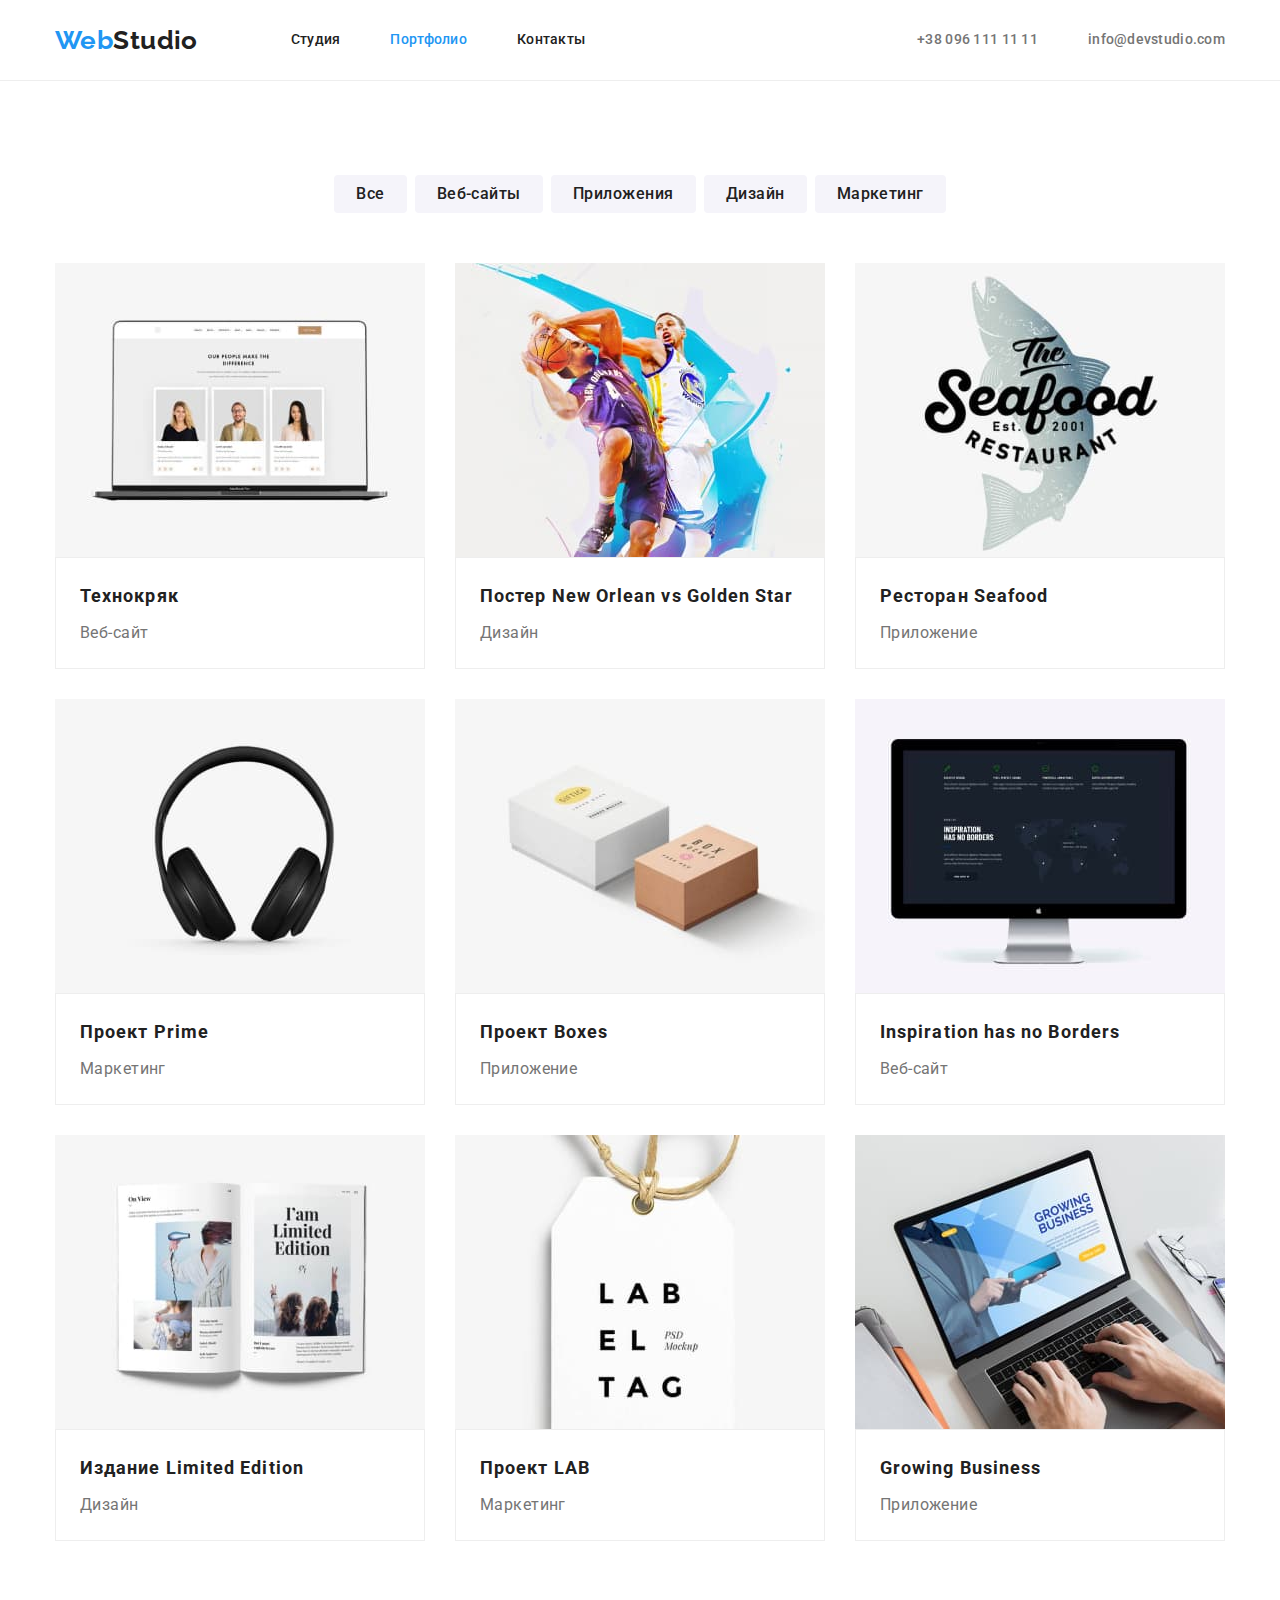
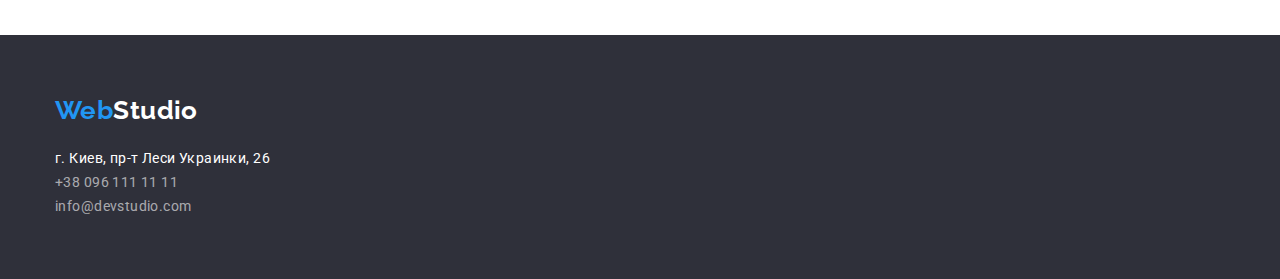
==== commit 1fd565cd: "Change h1, boarder on portfolio cards" ====
--- a/portfolio.html
+++ b/portfolio.html
@@ -51,48 +51,76 @@
                 <ul class="cards flex-contaiter">
                     <li class="flex-element">
                         <a href="" class="cards-link"><img src="./images/img.jpg" width="370" height="294" alt="">
-                        <h2 class="portfolio-name">Технокряк</h2>
-                        <p class="portfolio-list">Веб-сайт</p></a>
+                            <div class="border-line">
+                                <h2 class="portfolio-name">Технокряк</h2>
+                                <p class="portfolio-list">Веб-сайт</p>
+                            </div>
+                        </a>
                     </li>
                     <li class="flex-element">
                         <a href="" class="cards-link"><img src="./images/img1.jpg" width="370" height="294" alt="">
-                        <h2 class="portfolio-name">Постер New Orlean vs Golden Star</h2>
-                        <p class="portfolio-list">Дизайн</p></a>
+                            <div class="border-line">
+                                <h2 class="portfolio-name">Постер New Orlean vs Golden Star</h2>
+                                <p class="portfolio-list">Дизайн</p>
+                            </div>
+                        </a>
                     </li>
                     <li class="flex-element">
                         <a href="" class="cards-link"><img src="./images/img2.jpg" width="370" height="294" alt="">
-                        <h2 class="portfolio-name">Ресторан Seafood</h2>
-                        <p class="portfolio-list">Приложение</p></a>
+                            <div class="border-line">
+                                <h2 class="portfolio-name">Ресторан Seafood</h2>
+                                <p class="portfolio-list">Приложение</p>
+                            </div>
+                        </a>
                     </li>
                     <li class="flex-element">
                         <a href="" class="cards-link"><img src="./images/img3.jpg" width="370" height="294" alt="">
-                        <h2 class="portfolio-name">Проект Prime</h2>
-                        <p class="portfolio-list">Маркетинг</p></a>
+                            <div class="border-line">
+                                <h2 class="portfolio-name">Проект Prime</h2>
+                                <p class="portfolio-list">Маркетинг</p>
+                            </div>
+                        </a>
                     </li>
                     <li class="flex-element">
                         <a href="" class="cards-link"><img src="./images/img4.jpg" width="370" height="294" alt="">
-                        <h2 class="portfolio-name">Проект Boxes</h2>
-                        <p class="portfolio-list">Приложение</p></a>
+                            <div class="border-line">
+                                <h2 class="portfolio-name">Проект Boxes</h2>
+                                <p class="portfolio-list">Приложение</p>
+                            </div>
+                        </a>
                     </li>
                     <li class="flex-element">
                         <a href="" class="cards-link"><img src="./images/img5.jpg" width="370" height="294" alt="">
-                        <h2 class="portfolio-name">Inspiration has no Borders</h2>
-                        <p class="portfolio-list">Веб-сайт</p></a>
+                            <div class="border-line">
+                                <h2 class="portfolio-name">Inspiration has no Borders</h2>
+                                <p class="portfolio-list">Веб-сайт</p>
+                            </div>
+                        </a>
                     </li>
                     <li class="flex-element">
                         <a href="" class="cards-link"><img src="./images/img6.jpg" width="370" height="294" alt="">
-                        <h2 class="portfolio-name">Издание Limited Edition</h2>
-                        <p class="portfolio-list">Дизайн</p></a>
+                            <div class="border-line">
+                                <h2 class="portfolio-name">Издание Limited Edition</h2>
+                                <p class="portfolio-list">Дизайн</p>
+                            </div>
+                        </a>
                     </li>
                     <li class="flex-element">
                         <a href="" class="cards-link"><img src="./images/img7.jpg" width="370" height="294" alt="">
-                        <h2 class="portfolio-name">Проект LAB</h2>
-                        <p class="portfolio-list">Маркетинг</p></a>
+                            <div class="border-line">
+                                <h2 class="portfolio-name">Проект LAB</h2>
+                                <p class="portfolio-list">Маркетинг</p>
+                            </div>
+                        </a>
+                    
                     </li>
                     <li class="flex-element">
                         <a href="" class="cards-link"><img src="./images/img8.jpg" width="370" height="294" alt="">
-                        <h2 class="portfolio-name"> Growing Business</h2>
-                        <p class="portfolio-list">Приложение</p></a>
+                            <div class="border-line">
+                                <h2 class="portfolio-name"> Growing Business</h2>
+                                <p class="portfolio-list">Приложение</p>
+                            </div>
+                        </a>
                     </li>
                 </ul>
             </div>
--- a/css/styles.css
+++ b/css/styles.css
@@ -52,11 +52,9 @@
 
 /* Head */
 
-
 header {
   margin-left: auto;
   margin-right: auto;
-  max-width: 1600px;
   border-bottom: 1px solid #EEEEEE;
 }
 
@@ -197,21 +195,27 @@
 .hero {
   padding-top: 200px;
   padding-bottom: 200px;
+  background-color: #2F303A;
+  text-align: center;
+}
+
+img {
+  display: block;
+}
+
+.hero-title {
+  margin-top: 0;
   margin-left: auto;
   margin-right: auto;
-  max-width: 1600px;
-  background-color: #2F303A;
-  text-align: center;
-}
-
-.hero-title {
-  margin-top: 0;
   margin-bottom: 30px;
+  width: 696px;
+  height: 120px;
   color: var(--primary-white-color);
   font-weight: 900;
   font-size: 44px;
   line-height: 1.36;
   letter-spacing: 0.06em;
+  text-transform: uppercase;
 }
 
 
@@ -241,9 +245,6 @@
 /* Team */
 
 .section-team {
-  margin-left: auto;
-  margin-right: auto;
-  max-width: 1600px;
   background-color: #F5F4FA;
   padding-top: 94px;
   padding-bottom: 94px;
@@ -400,9 +401,6 @@
 /* Footer */
 
 footer {
-  margin-left: auto;
-  margin-right: auto;
-  max-width: 1600px;
   background-color: #2F303A;
   padding-top: 60px;
   padding-bottom: 60px;
@@ -445,10 +443,13 @@
 }
 
 .flex-element {
-  width: calc((100% - 63px) / 3);
-  border: 1px solid #EEEEEE;
+  width: calc((100% - 60px) / 3);
   margin-right: 30px;
   margin-bottom: 30px;
+}
+
+.border-line {
+  border: 1px solid #EEEEEE;
 }
 
 .flex-element:nth-child(3n) {
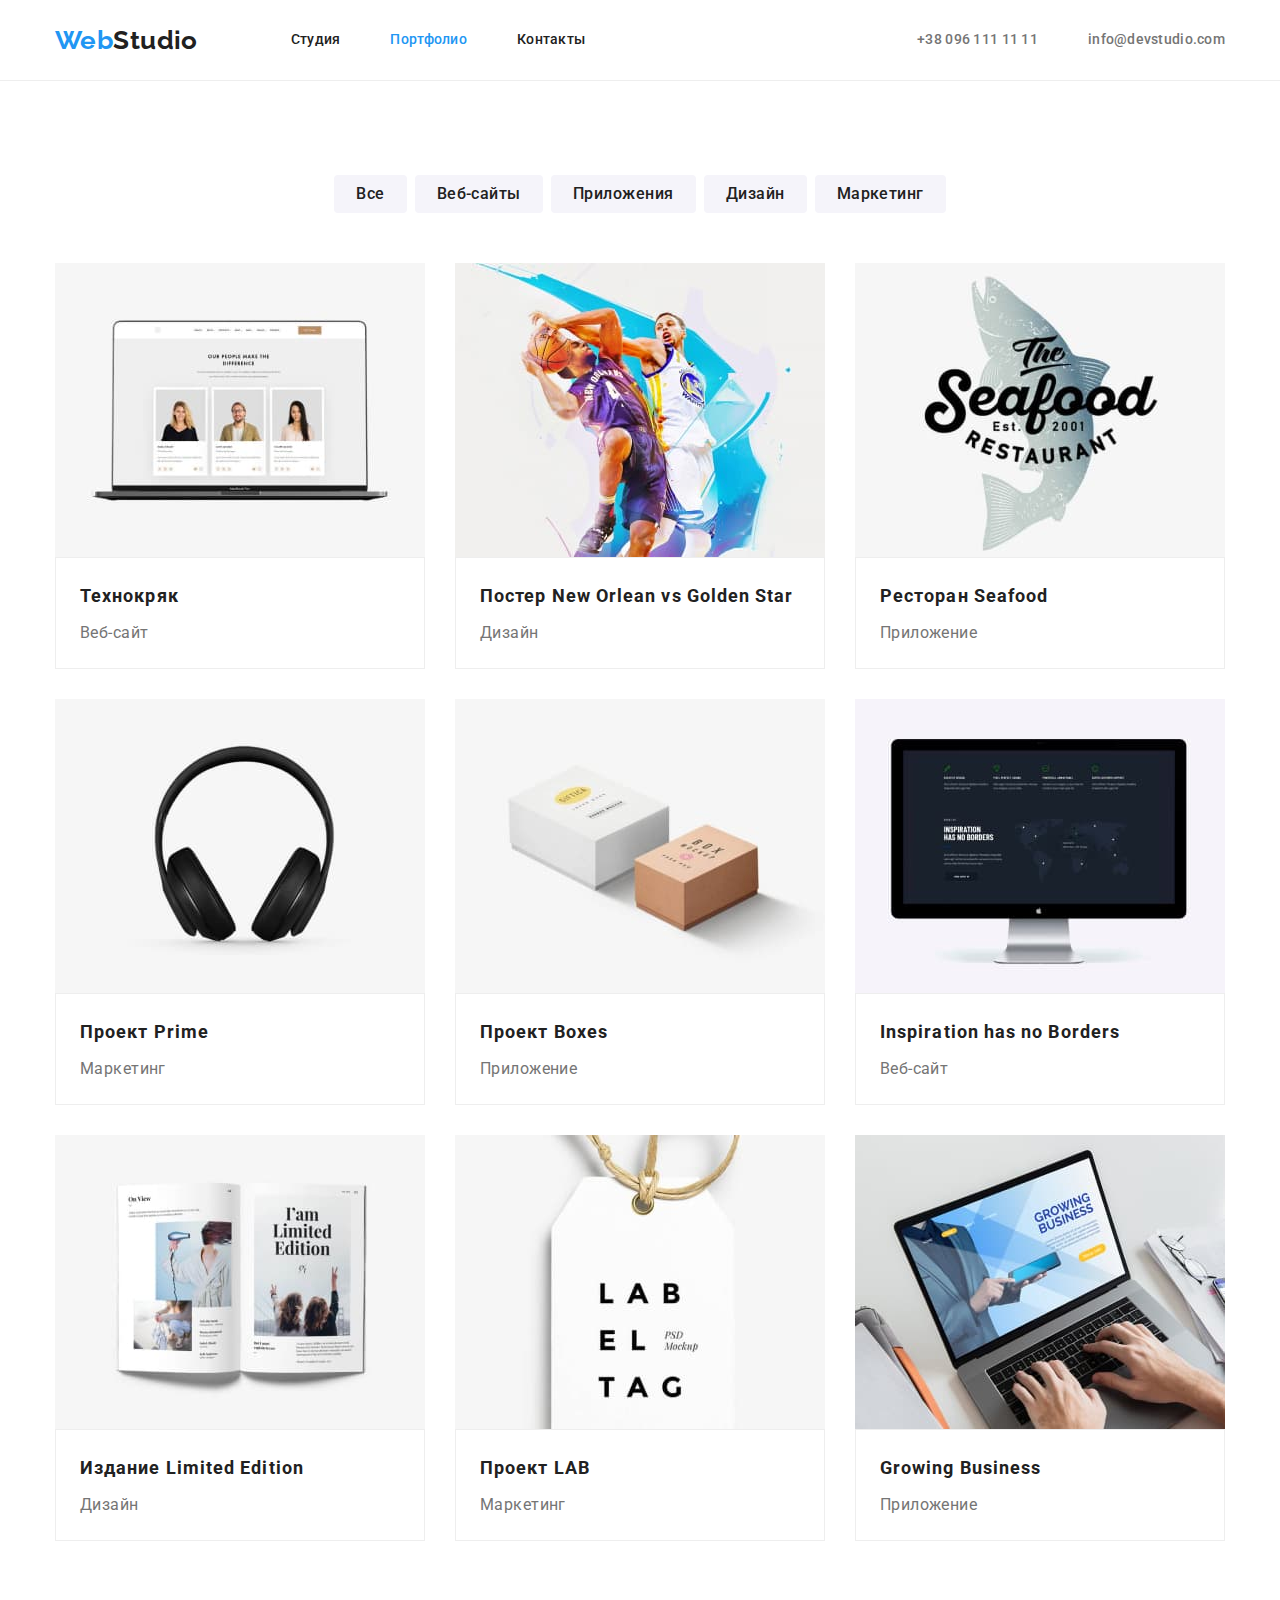
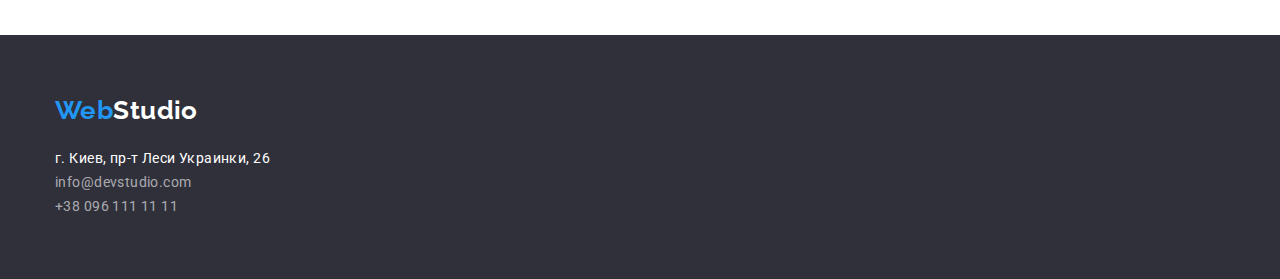
==== commit 692d742b: "change link google fonts" ====
--- a/portfolio.html
+++ b/portfolio.html
@@ -4,10 +4,13 @@
     <meta charset="UTF-8">
     <meta http-equiv="X-UA-Compatible" content="IE=edge">
     <meta name="viewport" content="width=device-width, initial-scale=1.0">
-    <title>Портфолио</title>
+    <title>Portfolio</title>
+    <link rel="preconnect" href="https://fonts.googleapis.com" />
+    <link rel="preconnect" href="https://fonts.gstatic.com" crossorigin />
     <link
-        href="https://fonts.googleapis.com/css2?family=Raleway:wght@700&family=Roboto:ital,wght@0,400;0,500;1,700;1,900&display=swap"
-        rel="stylesheet" />
+      href="https://fonts.googleapis.com/css2?family=Raleway:wght@700&family=Roboto:wght@400;500;700;900&display=swap"
+      rel="stylesheet"
+    />
     <link rel="stylesheet" href="https://cdnjs.cloudflare.com/ajax/libs/modern-normalize/1.1.0/modern-normalize.min.css">
     <link rel="stylesheet" href="./css/styles.css" />
 </head>
@@ -136,8 +139,8 @@
                 <ul class="list">
                     <li><a href="https://goo.gl/maps/Q5THsui5SATpn1R8A" class="footer-link"> г. Киев, пр-т Леси Украинки, 26</a>
                     </li>
+                    <li><a href="mailto:info@devstudio.com" class="footer-link-grey">info@devstudio.com</a></li>
                     <li><a href="tel:+380961111111" class="footer-link-grey">+38 096 111 11 11</a></li>
-                    <li><a href="mailto:info@devstudio.com" class="footer-link-grey">info@devstudio.com</a></li>
                 </ul>
             </address>
         </div>
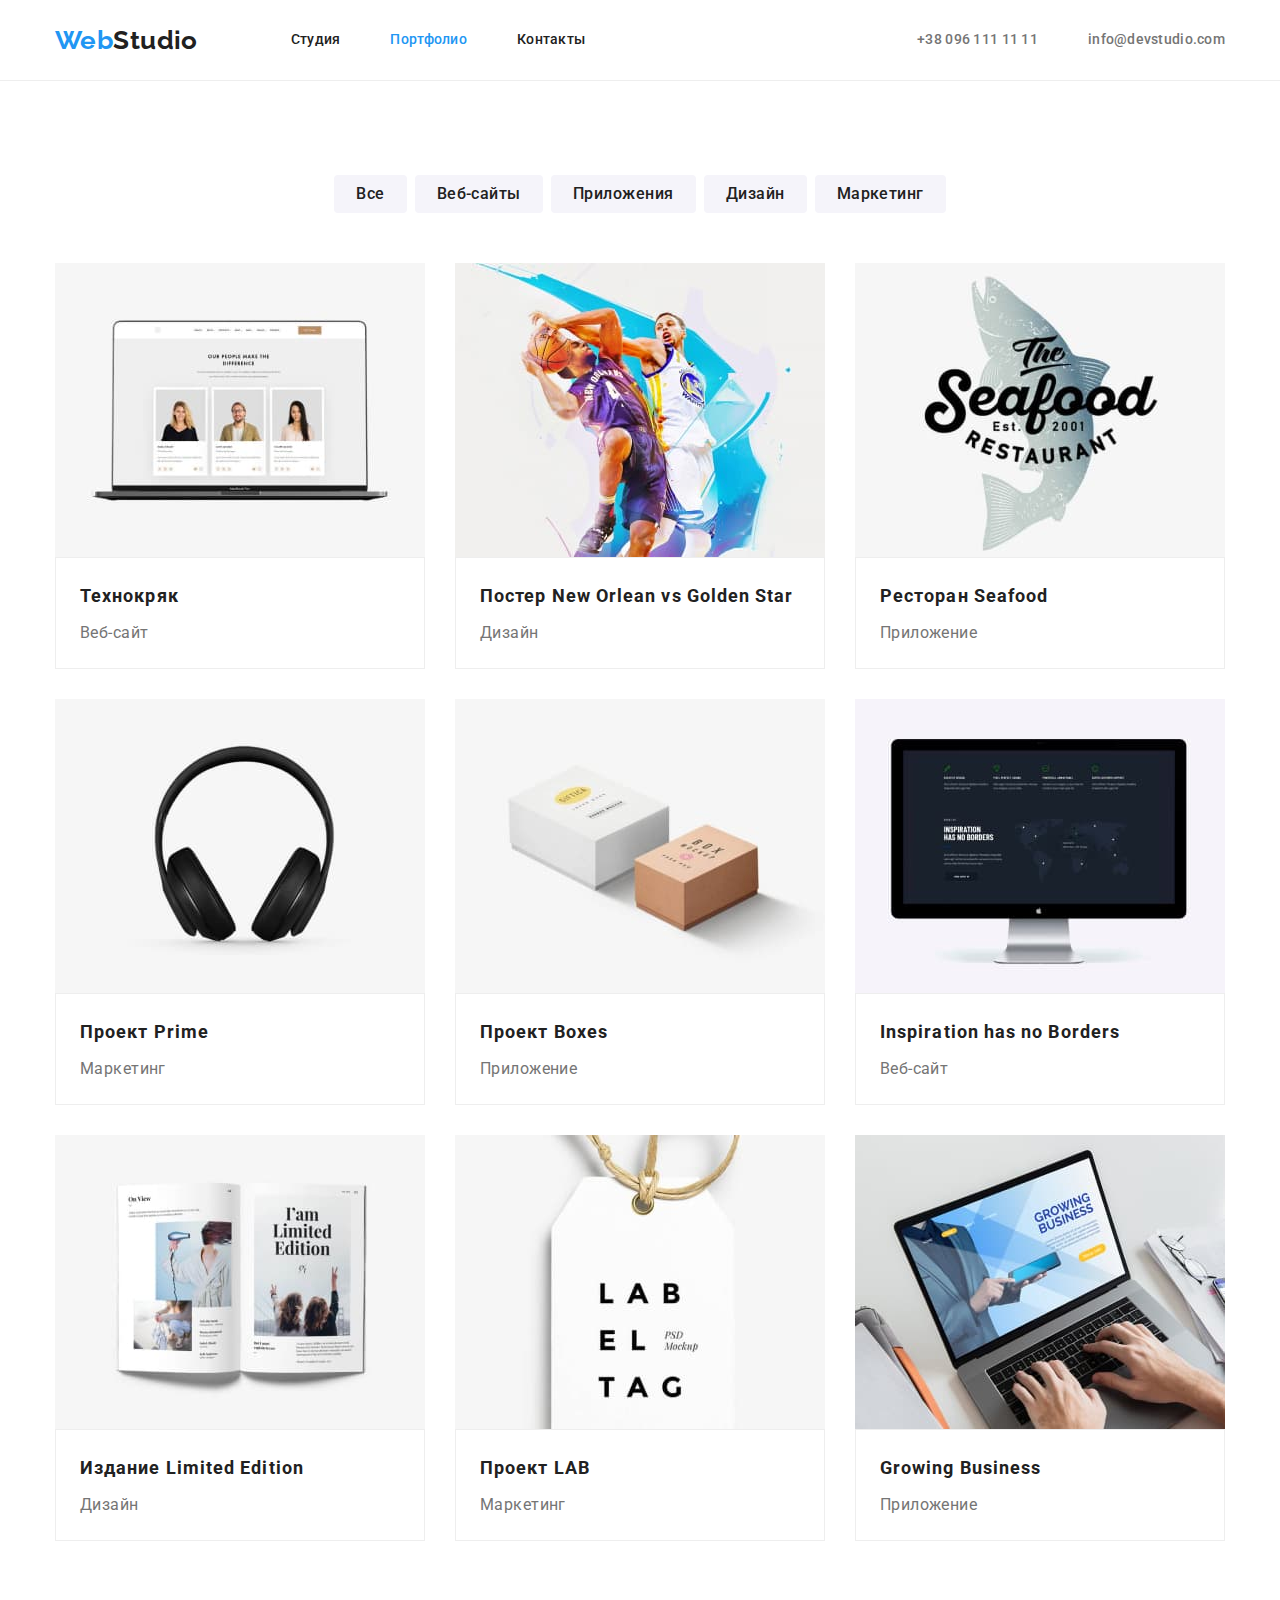
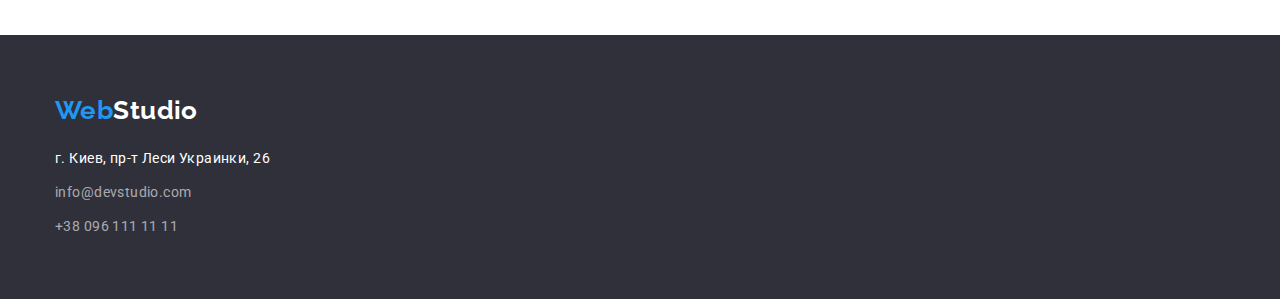
==== commit 4a0097a0: "change footer on porfolio" ====
--- a/portfolio.html
+++ b/portfolio.html
@@ -137,9 +137,8 @@
     
             <address>
                 <ul class="list">
-                    <li><a href="https://goo.gl/maps/Q5THsui5SATpn1R8A" class="footer-link"> г. Киев, пр-т Леси Украинки, 26</a>
-                    </li>
-                    <li><a href="mailto:info@devstudio.com" class="footer-link-grey">info@devstudio.com</a></li>
+                    <li class="footer-margin"><a href="https://goo.gl/maps/Q5THsui5SATpn1R8A" class="footer-link"> г. Киев, пр-т Леси Украинки, 26</a></li>
+                    <li class="footer-margin"><a href="mailto:info@devstudio.com" class="footer-link-grey">info@devstudio.com</a></li>
                     <li><a href="tel:+380961111111" class="footer-link-grey">+38 096 111 11 11</a></li>
                 </ul>
             </address>
--- a/css/styles.css
+++ b/css/styles.css
@@ -99,8 +99,8 @@
 }
 
 .section {
-  margin-top: 94px;
-  margin-bottom: 94px;
+  Padding-top: 94px;
+  Padding-bottom: 94px;
 }
 
 /* Контейнеры */
@@ -225,12 +225,12 @@
 }
 
 .section-title {
-  padding-bottom: 50px;
-  padding-top: 0px;
+  margin-bottom: 50px;
+  margin-top: 0px;
   color: var(--primary-text-color);
   font-weight: 700;
   font-size: 36px;
-  line-height: 1.71;
+  line-height: 1.17;
   text-align: center;
 }
 
@@ -251,20 +251,24 @@
 }
 
 .name {
-  padding-top: 30px;
   text-align: center;
   color: var(--primary-text-color);
   font-weight: 500;
   font-size: 16px;
   line-height: 1.19;
+  margin-bottom: 10px;
 }
 
 .proffesion {
-  padding-bottom: 30px;
   text-align: center;
   color: var(--title-text-color);
   font-size: 16px;
   line-height: 1.19;
+}
+
+.team-card-text {
+  padding-top: 30px;
+  padding-bottom: 30px;
 }
 
 .team-card {
@@ -382,16 +386,15 @@
 }
 
 .portfolio-name {
-  padding: 20px 24px 4px;
   color: var(--primary-text-color);
 
   font-size: 18px;
   line-height: 2;
   letter-spacing: 0.06em;
+  margin-bottom: 4px;
 }
 
 .portfolio-list {
-  padding: 0px 24px 20px;
   color: var(--title-text-color);
 
   font-size: 16px;
@@ -408,6 +411,10 @@
 
 address {
   margin-top: 20px;
+}
+
+.footer-margin {
+  margin-bottom: 10px;
 }
 
 .footer-link {
@@ -436,6 +443,8 @@
   color: var(--accent-color);
 }
 
+/* Portfolio */
+
 .flex-contaiter {
   padding: 0;
   display: flex;
@@ -450,6 +459,7 @@
 
 .border-line {
   border: 1px solid #EEEEEE;
+  padding: 20px 24px;
 }
 
 .flex-element:nth-child(3n) {
